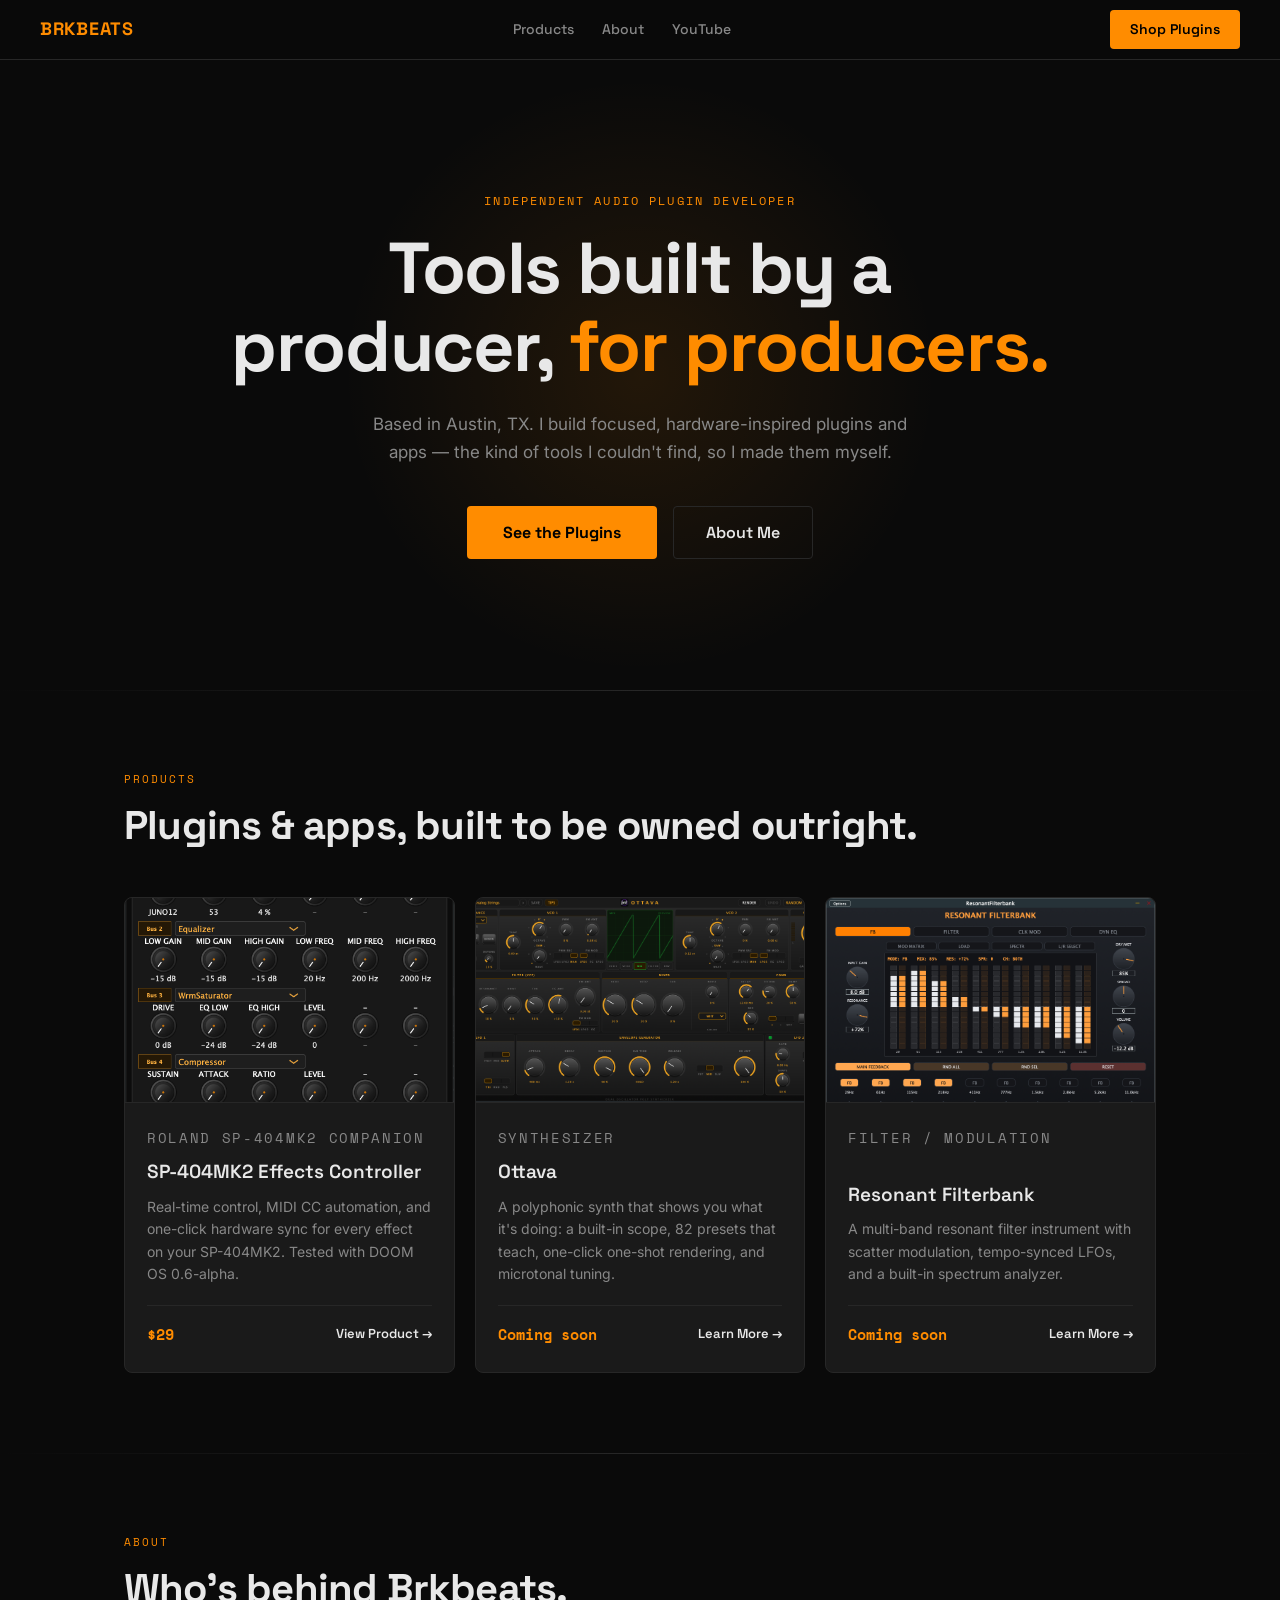
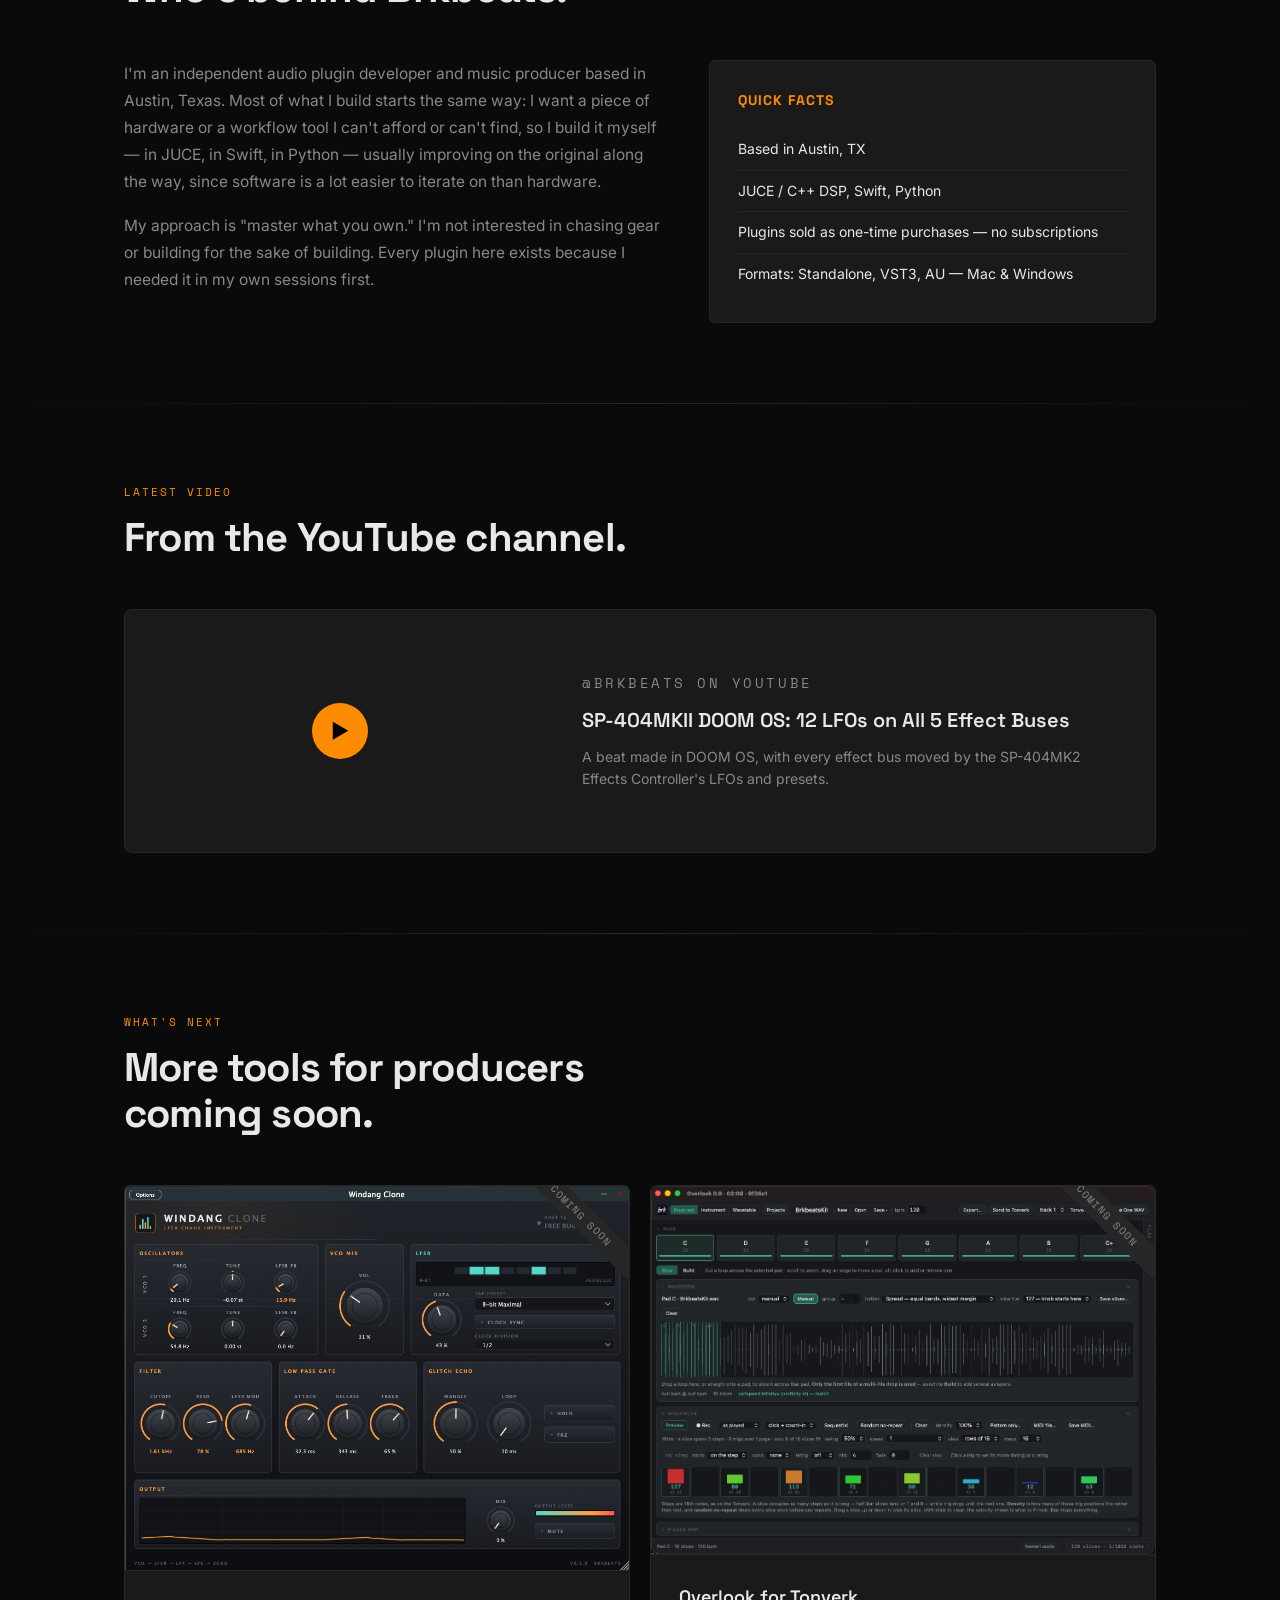
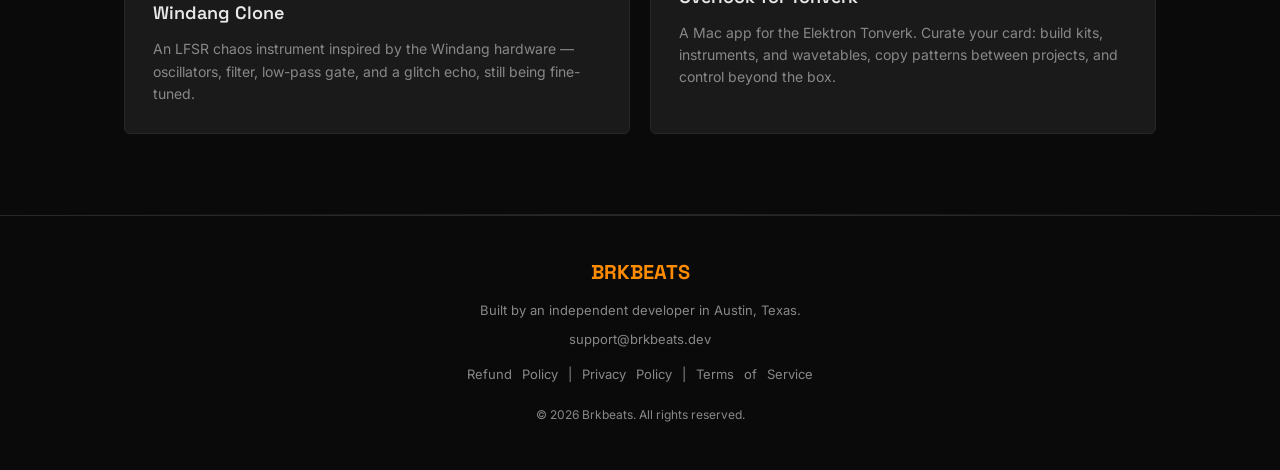
==== index.html @ 3ad1aa85 "Rewrite the Ottava page around the scope, presets, RENDER and tuning - New hero: "A synth that shows" ====
<!DOCTYPE html>
<html lang="en">
<head>
<meta charset="UTF-8" />
<meta name="viewport" content="width=device-width, initial-scale=1.0" />
<title>Brkbeats – Audio Plugins for Producers</title>
<meta name="description" content="Independent audio plugin developer building focused, hardware-inspired tools for producers: the SP-404MK2 Effects Controller, Ottava synthesizer, and Resonant Filterbank." />
<link rel="preconnect" href="https://fonts.googleapis.com" />
<link rel="preconnect" href="https://fonts.gstatic.com" crossorigin />
<link href="https://fonts.googleapis.com/css2?family=Space+Grotesk:wght@400;500;600;700&family=Inter:wght@400;500&family=Space+Mono&display=swap" rel="stylesheet" />
<link rel="stylesheet" href="assets/style.css?v=5" />
</head>
<body>

<!-- NAV -->
<nav>
<a class="nav-logo" href="/">BRKBEATS</a>
<div class="nav-links">
<a class="nav-link" href="#products">Products</a>
<a class="nav-link" href="#about">About</a>
<a class="nav-link" href="#video">YouTube</a>
</div>
<a class="nav-buy" href="#products">Shop Plugins</a>
</nav>

<!-- HERO -->
<div class="hero">
<p class="hero-eyebrow">Independent Audio Plugin Developer</p>
<h1>Tools built by a producer, <span>for producers.</span></h1>
<p class="hero-sub">
Based in Austin, TX. I build focused, hardware-inspired plugins and apps —
the kind of tools I couldn't find, so I made them myself.
</p>
<div class="hero-actions">
<a class="btn-primary" href="#products">See the Plugins</a>
<a class="btn-secondary" href="#about">About Me</a>
</div>
</div>

<div class="divider"></div>

<!-- PRODUCTS -->
<section id="products">
<p class="section-label">Products</p>
<h2 class="section-title">Plugins &amp; apps, built to be owned outright.</h2>

<div class="products-grid">

<a class="product-card" href="sp404-effects-controller.html">
<div class="product-thumb">
<img src="assets/SP-404MK2 Effects1.png" alt="SP-404MK2 Effects Controller interface" />
</div>
<div class="product-body">
<p class="product-eyebrow">Roland SP-404MK2 Companion</p>
<h3>SP-404MK2 Effects Controller</h3>
<p>Real-time control, MIDI CC automation, and one-click hardware sync for every effect on your SP-404MK2. Tested with DOOM OS 0.6-alpha.</p>
<div class="product-footer">
<span class="product-price">$29</span>
<span class="product-cta">View Product →</span>
</div>
</div>
</a>

<a class="product-card" href="ottava.html">
<div class="product-thumb">
<img src="assets/ottava.png" alt="Ottava polyphonic synthesizer interface" />
</div>
<div class="product-body">
<p class="product-eyebrow">Synthesizer</p>
<h3>Ottava</h3>
<p>A polyphonic synth that shows you what it's doing: a built-in scope, 82 presets that teach, one-click one-shot rendering, and microtonal tuning.</p>
<div class="product-footer">
<span class="product-price">Coming soon</span>
<span class="product-cta">Learn More →</span>
</div>
</div>
</a>

<a class="product-card" href="resonant-filterbank.html">
<div class="product-thumb">
<img src="assets/resonant-filterbank.png" alt="Resonant Filterbank interface" style="object-position: top;" />
</div>
<div class="product-body">
<p class="product-eyebrow">Filter / Modulation</p>
<h3>Resonant Filterbank</h3>
<p>A multi-band resonant filter instrument with scatter modulation, tempo-synced LFOs, and a built-in spectrum analyzer.</p>
<div class="product-footer">
<span class="product-price">Coming soon</span>
<span class="product-cta">Learn More →</span>
</div>
</div>
</a>

</div>
</section>

<div class="divider"></div>

<!-- ABOUT -->
<section id="about">
<p class="section-label">About</p>
<h2 class="section-title">Who's behind Brkbeats.</h2>
<div class="about-grid">
<div>
<p>I'm an independent audio plugin developer and music producer based in Austin, Texas. Most of what I build starts the same way: I want a piece of hardware or a workflow tool I can't afford or can't find, so I build it myself — in JUCE, in Swift, in Python — usually improving on the original along the way, since software is a lot easier to iterate on than hardware.</p>
<p>My approach is "master what you own." I'm not interested in chasing gear or building for the sake of building. Every plugin here exists because I needed it in my own sessions first.</p>
</div>
<div class="about-facts">
<h3>Quick Facts</h3>
<ul>
<li>Based in Austin, TX</li>
<li>JUCE / C++ DSP, Swift, Python</li>
<li>Plugins sold as one-time purchases — no subscriptions</li>
<li>Formats: Standalone, VST3, AU — Mac &amp; Windows</li>
</ul>
</div>
</div>
</section>

<div class="divider"></div>

<!-- LATEST VIDEO -->
<section id="video">
<p class="section-label">Latest Video</p>
<h2 class="section-title">From the YouTube channel.</h2>
<a class="video-card" href="https://youtu.be/Ne_nk39pfCU" target="_blank" rel="noopener">
<div class="video-thumb" style="background: url('https://i.ytimg.com/vi/Ne_nk39pfCU/maxresdefault.jpg') center / cover;">
<div class="play-icon">▶</div>
</div>
<div class="video-body">
<p class="section-label" style="margin-bottom:10px;">@brkbeats on YouTube</p>
<h3>SP-404MKII DOOM OS: 12 LFOs on All 5 Effect Buses</h3>
<p>A beat made in DOOM OS, with every effect bus moved by the SP-404MK2 Effects Controller's LFOs and presets.</p>
</div>
</a>
</section>

<div class="divider"></div>

<!-- COMING SOON -->
<section>
<p class="section-label">What's Next</p>
<h2 class="section-title">More tools for producers<br>coming soon.</h2>
<div class="coming-grid">

<div class="coming-card has-image">
<img src="assets/windang-clone-screenshot.png" alt="Windang Clone interface, an LFSR chaos instrument" />
<div class="coming-card-body">
<h3>Windang Clone</h3>
<p>An LFSR chaos instrument inspired by the Windang hardware — oscillators, filter, low-pass gate, and a glitch echo, still being fine-tuned.</p>
</div>
</div>

<a class="coming-card has-image" href="overlook.html">
<img src="assets/overlook-screenshot.png" alt="Overlook for Tonverk interface, slicing a loop across a pad" />
<div class="coming-card-body">
<h3>Overlook for Tonverk</h3>
<p>A Mac app for the Elektron Tonverk. Curate your card: build kits, instruments, and wavetables, copy patterns between projects, and control beyond the box.</p>
</div>
</a>

</div>
</section>

<div class="divider"></div>

<!-- FOOTER -->
<footer>
<div class="footer-logo">BRKBEATS</div>
<p>Built by an independent developer in Austin, Texas.</p>
<p style="margin-top:8px;">
<a href="mailto:support@brkbeats.dev">support@brkbeats.dev</a>
</p>
<p style="margin-top: 14px; font-size: 13px; word-spacing: 6px;">
<a href="/refund.html">Refund Policy</a> |
<a href="/privacy.html">Privacy Policy</a> |
<a href="/terms.html">Terms of Service</a>
</p>
<p style="margin-top:20px; font-size:12px;">© 2026 Brkbeats. All rights reserved.</p>
</footer>

</body>
</html>
---- assets/style.css ----
*, *::before, *::after { box-sizing: border-box; margin: 0; padding: 0; }

:root {
  --bg: #0a0a0a;
  --surface: #141414;
  --card: #1a1a1a;
  --border: #272727;
  --accent: #FF8C00;
  --accent-dim:#b36200;
  --text: #e8e8e8;
  --muted: #888;
  --mono: 'Space Mono', monospace;
}

html { scroll-behavior: smooth; }

body {
  background: var(--bg);
  color: var(--text);
  font-family: 'Inter', sans-serif;
  font-size: 16px;
  line-height: 1.6;
  -webkit-font-smoothing: antialiased;
}

/* ── NAV ── */
nav {
  position: sticky;
  top: 0;
  z-index: 100;
  display: flex;
  align-items: center;
  justify-content: space-between;
  padding: 0 40px;
  height: 60px;
  background: rgba(10,10,10,0.92);
  backdrop-filter: blur(12px);
  border-bottom: 1px solid var(--border);
}

.nav-logo {
  font-family: 'Space Grotesk', sans-serif;
  font-weight: 700;
  font-size: 18px;
  letter-spacing: 0.04em;
  color: var(--accent);
  text-decoration: none;
}

.nav-links {
  display: flex;
  align-items: center;
  gap: 28px;
}

.nav-link {
  font-family: 'Space Grotesk', sans-serif;
  font-weight: 500;
  font-size: 14px;
  color: var(--muted);
  text-decoration: none;
  transition: color 0.2s;
}

.nav-link:hover { color: var(--text); }

.nav-buy {
  background: var(--accent);
  color: #000;
  font-family: 'Space Grotesk', sans-serif;
  font-weight: 600;
  font-size: 14px;
  padding: 8px 20px;
  border-radius: 4px;
  text-decoration: none;
  transition: background 0.2s;
  white-space: nowrap;
}

.nav-buy:hover { background: #ffaa33; }

@media (max-width: 700px) {
  .nav-links { display: none; }
}

/* ── HERO ── */
.hero {
  position: relative;
  min-height: 70vh;
  display: flex;
  flex-direction: column;
  align-items: center;
  justify-content: center;
  text-align: center;
  padding: 80px 24px;
  overflow: hidden;
}

.hero::before {
  content: '';
  position: absolute;
  top: 50%;
  left: 50%;
  transform: translate(-50%, -50%);
  width: 600px;
  height: 600px;
  background: radial-gradient(ellipse at center, rgba(255,140,0,0.10) 0%, transparent 70%);
  animation: pulse 4s ease-in-out infinite;
  pointer-events: none;
}

@keyframes pulse {
  0%, 100% { opacity: 0.6; transform: translate(-50%, -50%) scale(1); }
  50% { opacity: 1.0; transform: translate(-50%, -50%) scale(1.12); }
}

@media (prefers-reduced-motion: reduce) {
  .hero::before { animation: none; }
}

.new-badge {
  display: inline-block;
  font-family: var(--mono);
  font-size: 11px;
  letter-spacing: 0.1em;
  text-transform: uppercase;
  color: var(--accent);
  border: 1px solid var(--accent-dim);
  border-radius: 999px;
  padding: 5px 12px;
  margin-bottom: 18px;
  text-decoration: none;
  position: relative;
}
.new-badge:hover { border-color: var(--accent); }

.hero-eyebrow {
  font-family: var(--mono);
  font-size: 12px;
  letter-spacing: 0.18em;
  color: var(--accent);
  text-transform: uppercase;
  margin-bottom: 20px;
  position: relative;
}

.hero h1 {
  font-family: 'Space Grotesk', sans-serif;
  font-weight: 700;
  font-size: clamp(36px, 6vw, 72px);
  line-height: 1.08;
  letter-spacing: -0.02em;
  max-width: 820px;
  position: relative;
}

.hero h1 span { color: var(--accent); }

.hero-sub {
  margin-top: 24px;
  max-width: 560px;
  color: var(--muted);
  font-size: 17px;
  line-height: 1.65;
  position: relative;
}

.hero-actions {
  display: flex;
  align-items: center;
  gap: 16px;
  margin-top: 40px;
  flex-wrap: wrap;
  justify-content: center;
  position: relative;
}

.btn-primary {
  background: var(--accent);
  color: #000;
  font-family: 'Space Grotesk', sans-serif;
  font-weight: 700;
  font-size: 16px;
  padding: 14px 36px;
  border-radius: 4px;
  text-decoration: none;
  transition: background 0.2s, transform 0.15s;
  display: inline-block;
}

.btn-primary:hover { background: #ffaa33; transform: translateY(-1px); }

.btn-secondary {
  background: transparent;
  color: var(--text);
  border: 1px solid var(--border);
  font-family: 'Space Grotesk', sans-serif;
  font-weight: 600;
  font-size: 16px;
  padding: 13px 32px;
  border-radius: 4px;
  text-decoration: none;
  transition: border-color 0.2s, color 0.2s;
  display: inline-block;
}

.btn-secondary:hover { border-color: var(--accent); color: var(--accent); }

.btn-price {
  font-family: var(--mono);
  font-size: 22px;
  font-weight: 700;
  color: var(--accent);
}

.hero-formats {
  display: flex;
  gap: 10px;
  margin-top: 32px;
  flex-wrap: wrap;
  justify-content: center;
  position: relative;
}

.format-tag {
  font-family: var(--mono);
  font-size: 11px;
  letter-spacing: 0.12em;
  text-transform: uppercase;
  color: var(--muted);
  border: 1px solid var(--border);
  border-radius: 3px;
  padding: 5px 10px;
}

/* ── DIVIDER ── */
.divider {
  width: 100%;
  height: 1px;
  background: linear-gradient(to right, transparent, var(--border), transparent);
  margin: 0 auto;
}

/* ── SECTIONS ── */
section { padding: 80px 24px; max-width: 1080px; margin: 0 auto; }

.section-label {
  font-family: var(--mono);
  font-size: 11px;
  letter-spacing: 0.18em;
  color: var(--accent);
  text-transform: uppercase;
  margin-bottom: 14px;
}

.section-title {
  font-family: 'Space Grotesk', sans-serif;
  font-weight: 700;
  font-size: clamp(26px, 3.5vw, 40px);
  letter-spacing: -0.02em;
  margin-bottom: 48px;
  line-height: 1.15;
}

/* ── ABOUT ── */
.about-grid {
  display: grid;
  grid-template-columns: 1.2fr 1fr;
  gap: 48px;
  align-items: start;
}

.about-grid p {
  color: var(--muted);
  font-size: 15.5px;
  line-height: 1.75;
  margin-bottom: 16px;
}

.about-facts {
  background: var(--card);
  border: 1px solid var(--border);
  border-radius: 6px;
  padding: 28px;
}

.about-facts h3 {
  font-family: 'Space Grotesk', sans-serif;
  font-size: 14px;
  letter-spacing: 0.08em;
  text-transform: uppercase;
  color: var(--accent);
  margin-bottom: 18px;
}

.about-facts ul { list-style: none; }

.about-facts li {
  font-size: 14px;
  color: var(--text);
  padding: 9px 0;
  border-bottom: 1px solid var(--border);
}

.about-facts li:last-child { border-bottom: none; }

@media (max-width: 800px) {
  .about-grid { grid-template-columns: 1fr; }
}

/* ── PRODUCT GRID (homepage) ── */
.products-grid {
  display: grid;
  grid-template-columns: repeat(auto-fit, minmax(280px, 1fr));
  gap: 20px;
}

.product-card {
  background: var(--card);
  border: 1px solid var(--border);
  border-radius: 8px;
  overflow: hidden;
  display: flex;
  flex-direction: column;
  text-decoration: none;
  transition: border-color 0.2s, transform 0.15s;
}

.product-card:hover { border-color: var(--accent-dim); transform: translateY(-2px); }

.product-card .product-thumb {
  width: 100%;
  aspect-ratio: 16 / 10;
  background: var(--surface);
  display: flex;
  align-items: center;
  justify-content: center;
  overflow: hidden;
  border-bottom: 1px solid var(--border);
}

.product-card .product-thumb img {
  width: 100%;
  height: 100%;
  object-fit: cover;
  display: block;
}

.product-thumb .placeholder-icon {
  font-size: 40px;
  opacity: 0.4;
}

.product-card .product-body {
  padding: 24px 22px 26px;
  display: flex;
  flex-direction: column;
  flex: 1;
}

.product-eyebrow {
  font-family: var(--mono);
  font-size: 10.5px;
  letter-spacing: 0.12em;
  text-transform: uppercase;
  color: var(--accent);
  margin-bottom: 8px;
}

.product-card h3 {
  font-family: 'Space Grotesk', sans-serif;
  font-weight: 600;
  font-size: 19px;
  color: var(--text);
  margin-bottom: 8px;
}

.product-card p {
  font-size: 14px;
  color: var(--muted);
  line-height: 1.6;
  flex: 1;
}

.product-footer {
  display: flex;
  align-items: center;
  justify-content: space-between;
  margin-top: 20px;
  padding-top: 16px;
  border-top: 1px solid var(--border);
}

.product-price {
  font-family: var(--mono);
  font-weight: 700;
  color: var(--accent);
  font-size: 15px;
}

.product-cta {
  font-family: 'Space Grotesk', sans-serif;
  font-weight: 600;
  font-size: 13px;
  color: var(--text);
}

.product-card:hover .product-cta { color: var(--accent); }

/* ── VIDEO CARD ── */
.video-card {
  display: grid;
  grid-template-columns: 1fr 1.4fr;
  gap: 0;
  background: var(--card);
  border: 1px solid var(--border);
  border-radius: 8px;
  overflow: hidden;
  text-decoration: none;
  transition: border-color 0.2s;
}

.video-card:hover { border-color: var(--accent-dim); }

.video-thumb {
  position: relative;
  background: var(--surface);
  aspect-ratio: 16 / 9;
  display: flex;
  align-items: center;
  justify-content: center;
}

.video-thumb .play-icon {
  width: 56px;
  height: 56px;
  border-radius: 50%;
  background: var(--accent);
  display: flex;
  align-items: center;
  justify-content: center;
  color: #000;
  font-size: 20px;
}

.video-body {
  padding: 28px;
  display: flex;
  flex-direction: column;
  justify-content: center;
}

.video-body .section-label { margin-bottom: 10px; }

.video-body h3 {
  font-family: 'Space Grotesk', sans-serif;
  font-weight: 600;
  font-size: 20px;
  color: var(--text);
  margin-bottom: 10px;
}

.video-body p {
  font-size: 14px;
  color: var(--muted);
}

@media (max-width: 700px) {
  .video-card { grid-template-columns: 1fr; }
}

/* ── FEATURES ── */
.features-grid {
  display: grid;
  grid-template-columns: repeat(auto-fit, minmax(220px, 1fr));
  gap: 2px;
  background: var(--border);
  border: 1px solid var(--border);
  border-radius: 6px;
  overflow: hidden;
}

.feature-card {
  background: var(--card);
  padding: 32px 28px;
}

.feature-icon {
  font-size: 24px;
  margin-bottom: 14px;
  display: block;
}

.feature-card h3 {
  font-family: 'Space Grotesk', sans-serif;
  font-weight: 600;
  font-size: 16px;
  margin-bottom: 8px;
  color: var(--text);
}

.feature-card p {
  font-size: 14px;
  color: var(--muted);
  line-height: 1.6;
}

/* ── HOW IT WORKS ── */
.how-grid {
  display: grid;
  grid-template-columns: repeat(auto-fit, minmax(200px, 1fr));
  gap: 32px;
}

.how-step { position: relative; }

.step-num {
  font-family: var(--mono);
  font-size: 11px;
  letter-spacing: 0.14em;
  color: var(--accent);
  margin-bottom: 10px;
}

.how-step h3 {
  font-family: 'Space Grotesk', sans-serif;
  font-weight: 600;
  font-size: 16px;
  margin-bottom: 8px;
}

.how-step p { font-size: 14px; color: var(--muted); line-height: 1.6; }

/* ── FORMATS ── */
.formats-grid {
  display: grid;
  grid-template-columns: repeat(auto-fit, minmax(180px, 1fr));
  gap: 16px;
}

.format-card {
  background: var(--card);
  border: 1px solid var(--border);
  border-radius: 6px;
  padding: 28px 24px;
  text-align: center;
}

.format-card .fmt-icon { font-size: 28px; margin-bottom: 12px; display: block; }

.format-card h3 {
  font-family: 'Space Grotesk', sans-serif;
  font-weight: 600;
  font-size: 15px;
  margin-bottom: 6px;
}

.format-card p { font-size: 13px; color: var(--muted); }

/* ── PRICING ── */
.pricing-card {
  background: var(--card);
  border: 1px solid var(--accent-dim);
  border-radius: 8px;
  padding: 48px;
  max-width: 480px;
  margin: 0 auto;
  text-align: center;
}

.pricing-card .price-amount {
  font-family: 'Space Grotesk', sans-serif;
  font-weight: 700;
  font-size: 64px;
  color: var(--accent);
  line-height: 1;
}

.pricing-card .price-label {
  font-family: var(--mono);
  font-size: 12px;
  letter-spacing: 0.12em;
  color: var(--muted);
  margin-top: 8px;
  margin-bottom: 32px;
  text-transform: uppercase;
}

/* Struck-out original price. Muted rather than accent so the eye lands on the
   price being charged, not the one that isn't. */
.price-was {
  font-family: 'Space Grotesk', sans-serif;
  font-weight: 700;
  color: var(--muted);
  text-decoration: line-through;
  text-decoration-thickness: 2px;
  margin-right: 14px;
}

.pricing-card .price-amount .price-was { font-size: 40px; }

/* Inline variants, for the nav button and the hero where the price sits in a line
   of text rather than on its own. */
.btn-price .price-was,
.nav-buy .price-was { font-size: 0.8em; margin-right: 7px; }

.btn-buy-full .price-was { font-size: 0.85em; margin-right: 7px; opacity: 0.75; }

/* The badge that says why the number is lower. */
.price-note {
  display: inline-block;
  font-family: var(--mono);
  font-size: 11px;
  letter-spacing: 0.1em;
  text-transform: uppercase;
  color: var(--accent);
  border: 1px solid var(--accent-dim);
  border-radius: 999px;
  padding: 5px 12px;
  margin-top: 14px;
}

.pricing-card .price-note { margin-bottom: 38px; }
.hero-price-note { margin-top: 20px; position: relative; }

.pricing-includes {
  list-style: none;
  text-align: left;
  margin-bottom: 36px;
}

.pricing-includes li {
  font-size: 15px;
  color: var(--text);
  padding: 8px 0;
  border-bottom: 1px solid var(--border);
  display: flex;
  align-items: center;
  gap: 10px;
}

.pricing-includes li::before {
  content: '▸';
  color: var(--accent);
  font-size: 12px;
  flex-shrink: 0;
}

.btn-buy-full {
  display: block;
  background: var(--accent);
  color: #000;
  font-family: 'Space Grotesk', sans-serif;
  font-weight: 700;
  font-size: 18px;
  padding: 16px 0;
  border-radius: 4px;
  text-decoration: none;
  transition: background 0.2s, transform 0.15s;
}

.btn-buy-full:hover { background: #ffaa33; transform: translateY(-1px); }

.btn-notify-full {
  display: block;
  background: transparent;
  border: 1px solid var(--accent-dim);
  color: var(--accent);
  font-family: 'Space Grotesk', sans-serif;
  font-weight: 700;
  font-size: 18px;
  padding: 16px 0;
  border-radius: 4px;
  text-decoration: none;
  transition: background 0.2s, transform 0.15s;
}

.btn-notify-full:hover { background: rgba(255,140,0,0.08); transform: translateY(-1px); }

.pricing-note {
  font-size: 12.5px;
  color: var(--muted);
  margin-top: 16px;
}

/* ── COMING SOON ── */
.coming-grid {
  display: grid;
  grid-template-columns: repeat(auto-fit, minmax(260px, 1fr));
  gap: 20px;
}

.coming-card {
  background: var(--card);
  border: 1px solid var(--border);
  border-radius: 6px;
  padding: 32px 28px;
  position: relative;
  overflow: hidden;
}

.coming-card.has-image { padding: 0; }

.coming-card.has-image img {
  width: 100%;
  display: block;
  border-bottom: 1px solid var(--border);
}

.coming-card.has-image .coming-card-body { padding: 28px; }

.coming-card::after {
  content: 'COMING SOON';
  position: absolute;
  top: 18px;
  right: -28px;
  background: var(--border);
  color: var(--muted);
  font-family: var(--mono);
  font-size: 10px;
  letter-spacing: 0.14em;
  padding: 4px 36px;
  transform: rotate(45deg);
  z-index: 2;
}

.coming-card h3 {
  font-family: 'Space Grotesk', sans-serif;
  font-weight: 600;
  font-size: 18px;
  margin-bottom: 10px;
  color: var(--text);
}

.coming-card p { font-size: 14px; color: var(--muted); line-height: 1.6; }

a.coming-card { display: block; text-decoration: none; transition: border-color 0.2s, transform 0.15s; }
a.coming-card:hover { border-color: var(--accent-dim); transform: translateY(-2px); }

.disclaimer { text-align: center; color: var(--muted); font-size: 13px; font-style: italic; line-height: 1.6; max-width: 1080px; margin: 0 auto; padding: 32px 24px 40px; box-sizing: border-box; }

.faq { max-width: 760px; }
.faq-item { padding: 22px 0; border-bottom: 1px solid var(--border); }
.faq-item:first-child { padding-top: 4px; }
.faq-item h3 { font-family: 'Space Grotesk', sans-serif; font-weight: 600; font-size: 18px; color: var(--text); margin-bottom: 8px; }
.faq-item p, .faq-item li { font-size: 15px; color: var(--muted); line-height: 1.7; }
.faq-item p + p, .faq-item ol + p { margin-top: 10px; }
.faq-item ol { margin: 10px 0 0 1.3em; }
.faq-item li { margin: 4px 0; }
.faq-item strong { color: var(--text); }

/* ── FOOTER ── */
footer {
  border-top: 1px solid var(--border);
  padding: 40px 24px;
  text-align: center;
}

.footer-logo {
  font-family: 'Space Grotesk', sans-serif;
  font-weight: 700;
  font-size: 20px;
  color: var(--accent);
  margin-bottom: 12px;
}

footer p {
  font-size: 13px;
  color: var(--muted);
  margin-bottom: 6px;
}

footer a {
  color: var(--muted);
  text-decoration: none;
  transition: color 0.2s;
}

footer a:hover { color: var(--accent); }

/* ── RESPONSIVE ── */
@media (max-width: 600px) {
  nav { padding: 0 20px; }
  .pricing-card { padding: 32px 24px; }
  .pricing-card .price-amount { font-size: 48px; }
  .about-grid { gap: 32px; }
}
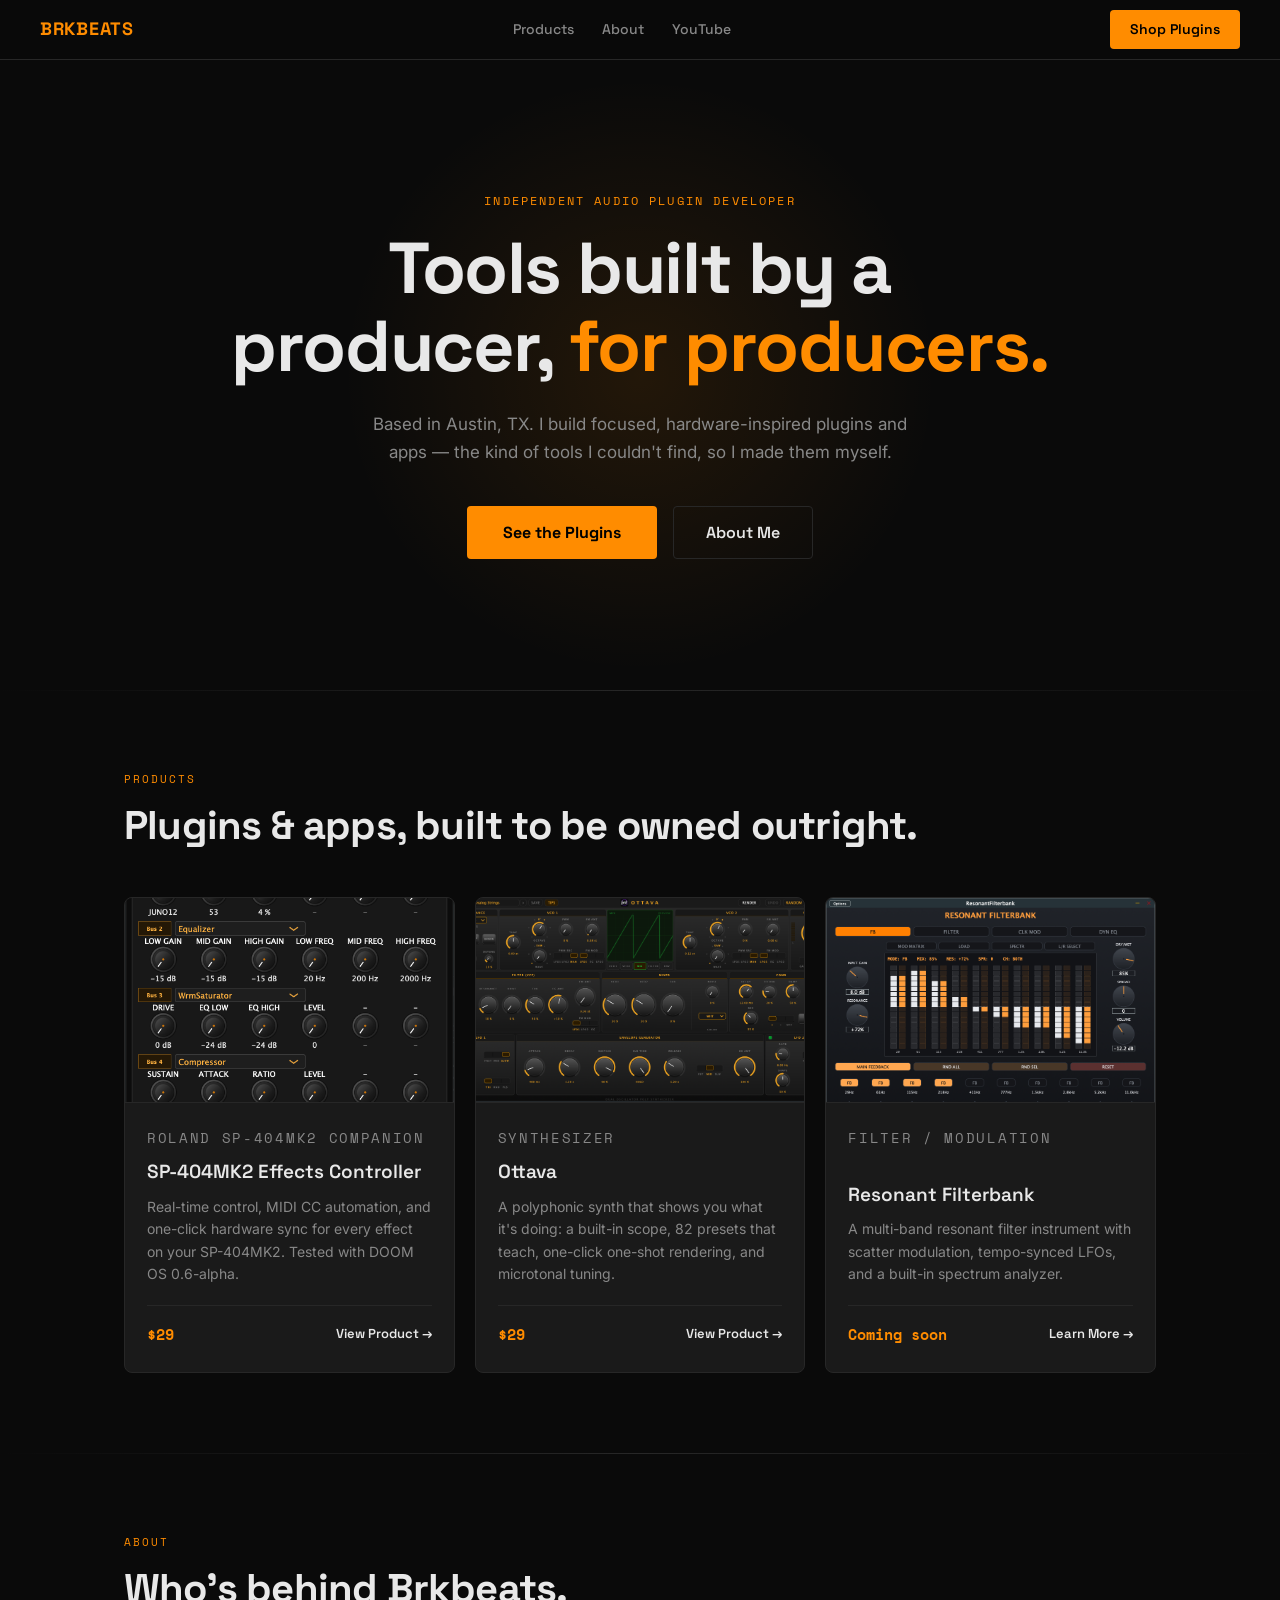
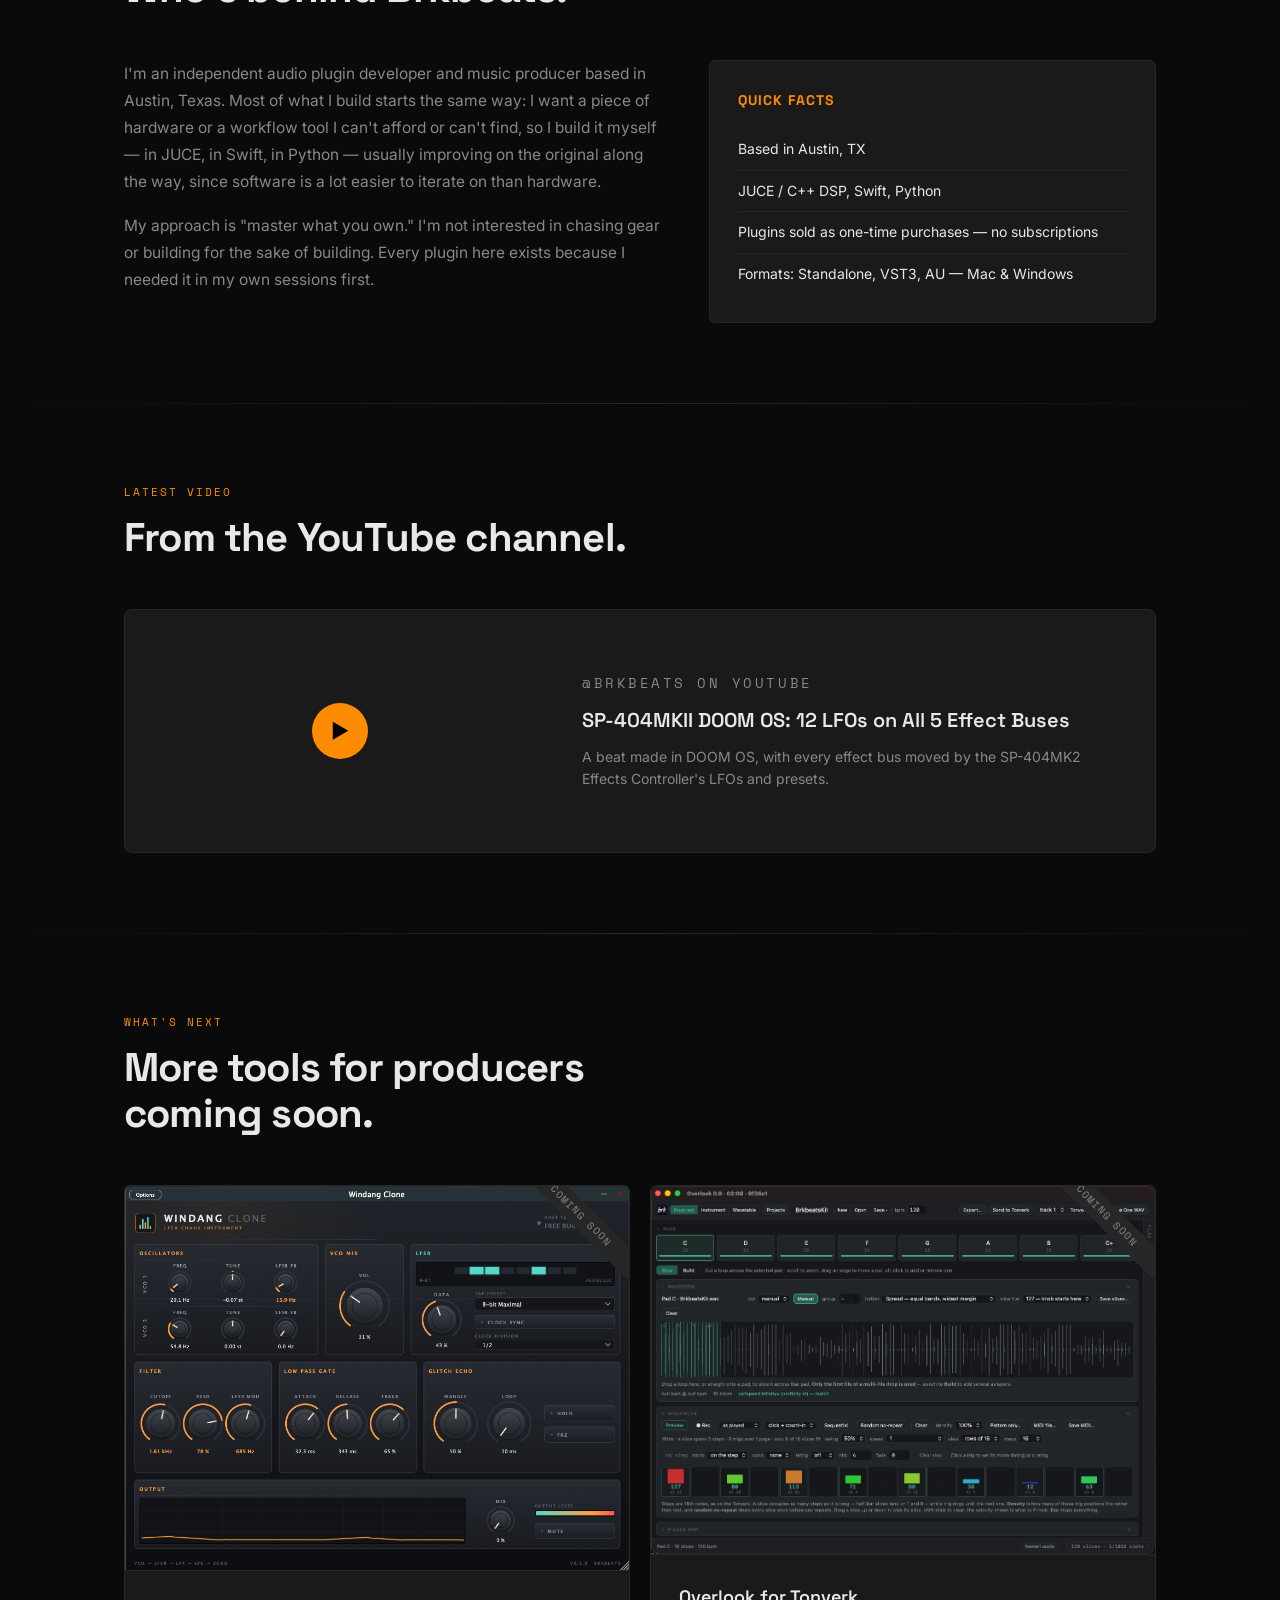
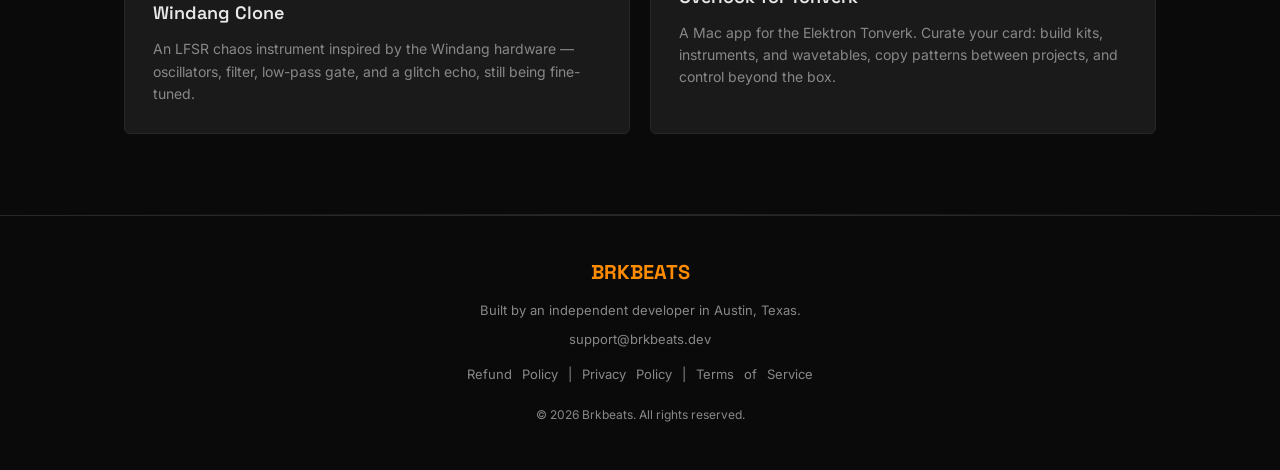
==== commit 9d6038fd: "Ottava is on sale - Ottava page: Buy buttons in the nav, hero and price box, going to its Creem   ch" ====
--- a/index.html
+++ b/index.html
@@ -70,8 +70,8 @@
 <h3>Ottava</h3>
 <p>A polyphonic synth that shows you what it's doing: a built-in scope, 82 presets that teach, one-click one-shot rendering, and microtonal tuning.</p>
 <div class="product-footer">
-<span class="product-price">Coming soon</span>
-<span class="product-cta">Learn More →</span>
+<span class="product-price">$29</span>
+<span class="product-cta">View Product →</span>
 </div>
 </div>
 </a>
@@ -179,5 +179,7 @@
 <p style="margin-top:20px; font-size:12px;">© 2026 Brkbeats. All rights reserved.</p>
 </footer>
 
+  <!-- Cloudflare Web Analytics: cookieless page counts, no personal data -->
+  <script type="module" src="https://static.cloudflareinsights.com/beacon.min.js" data-cf-beacon='{"token": "6b745f9adb434fdb9da7a3e9d561f4b3"}'></script>
 </body>
 </html>
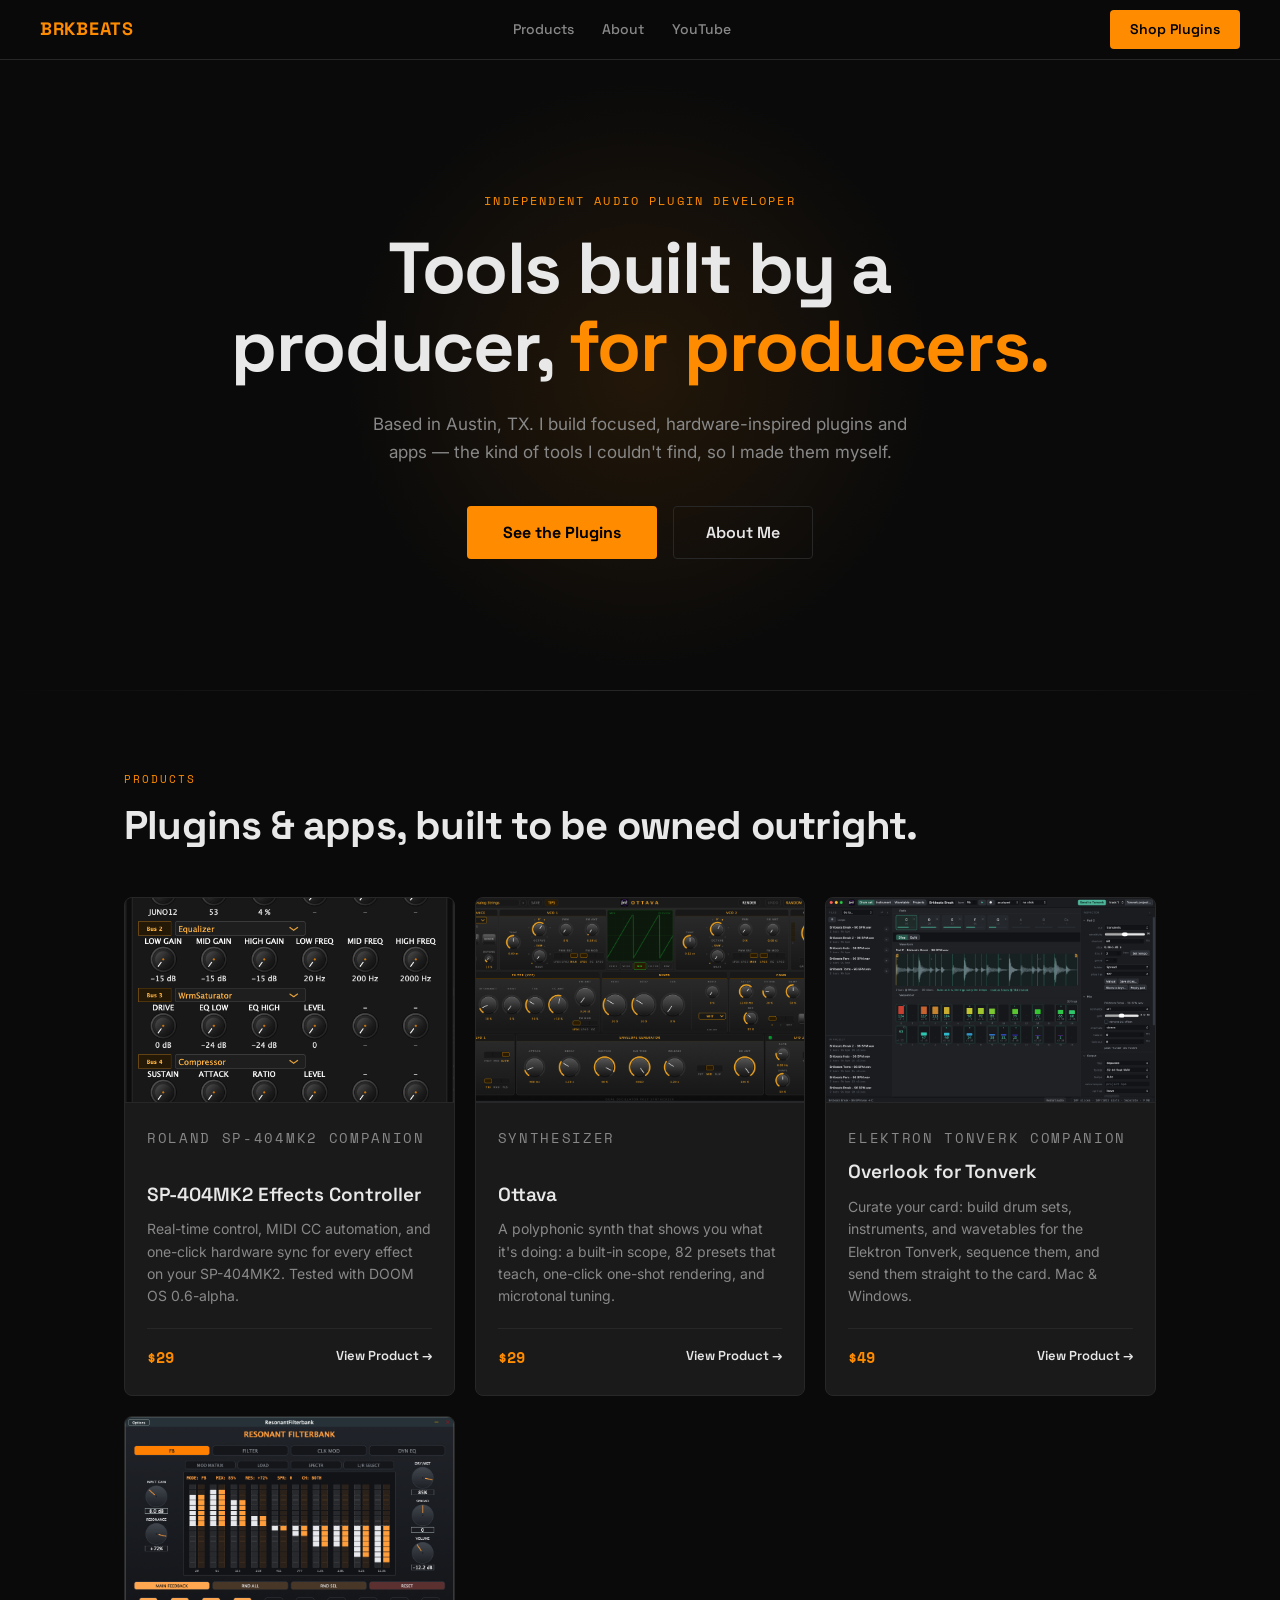
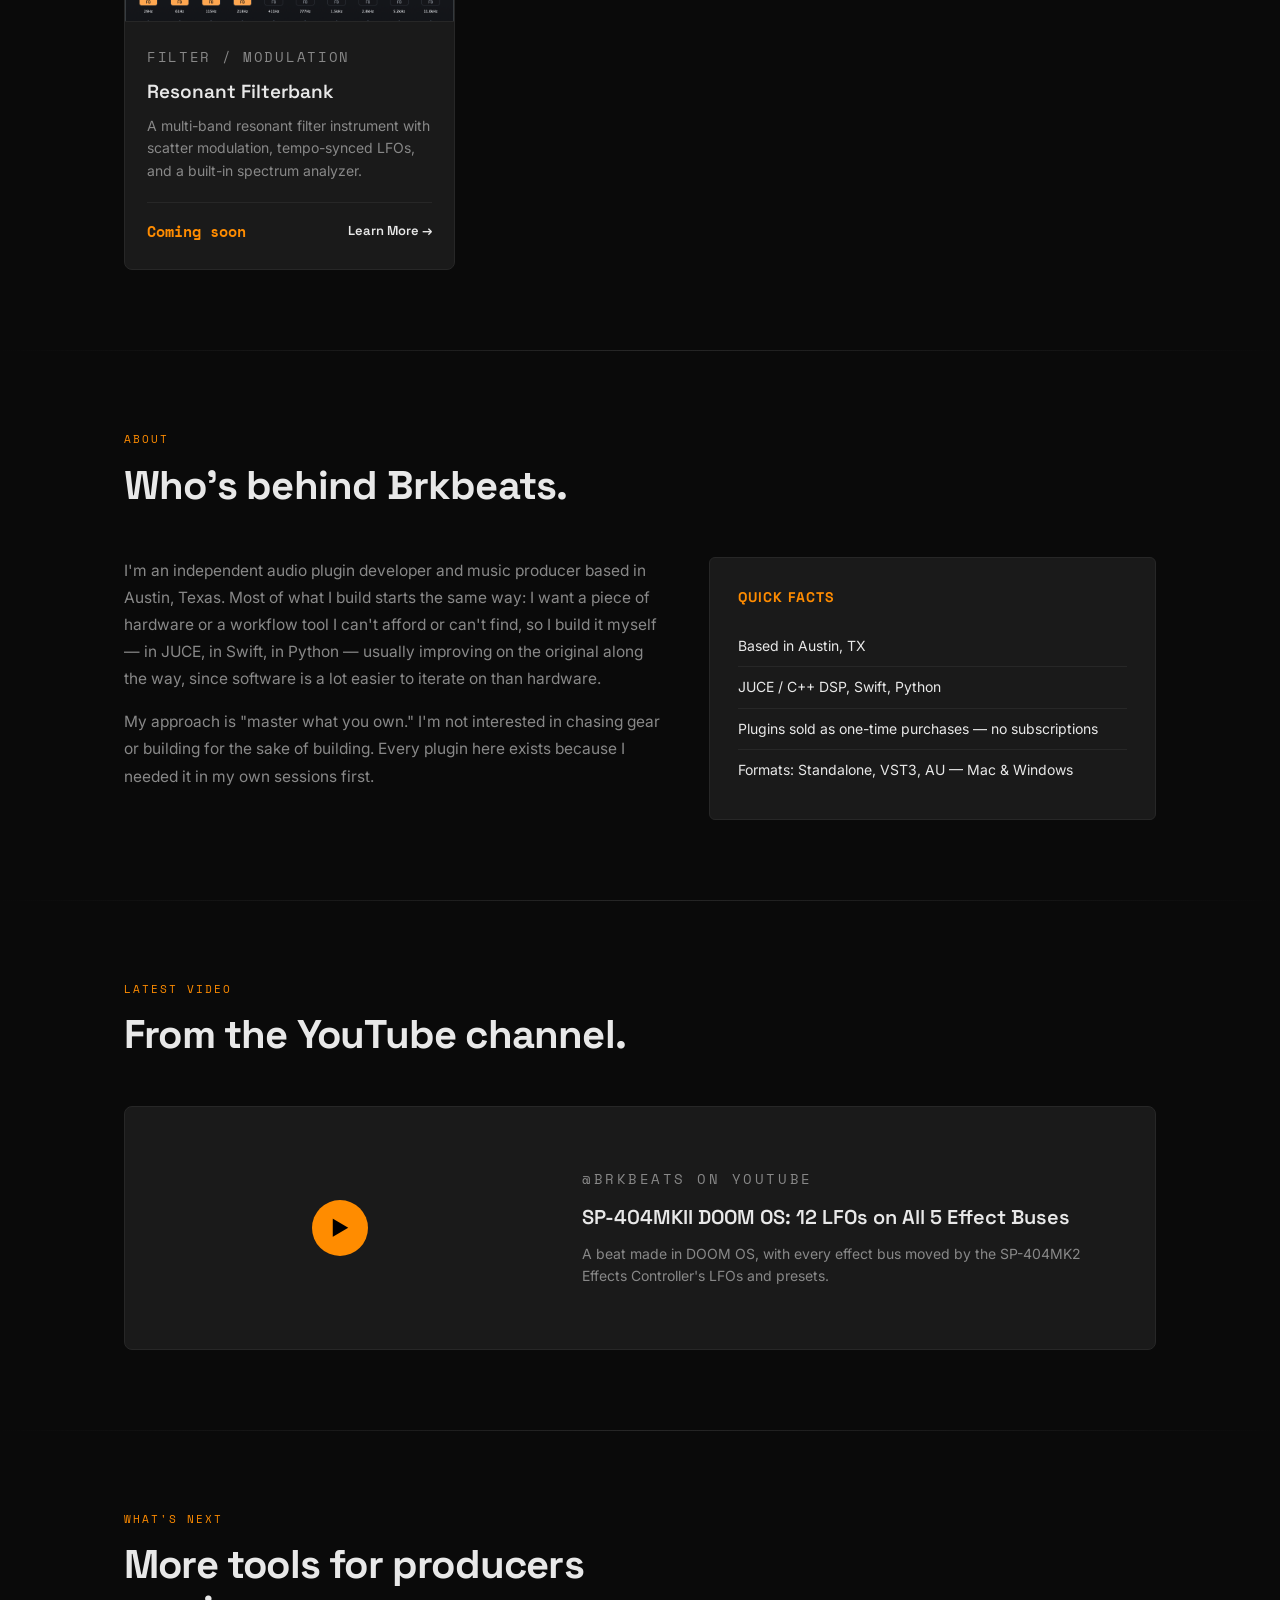
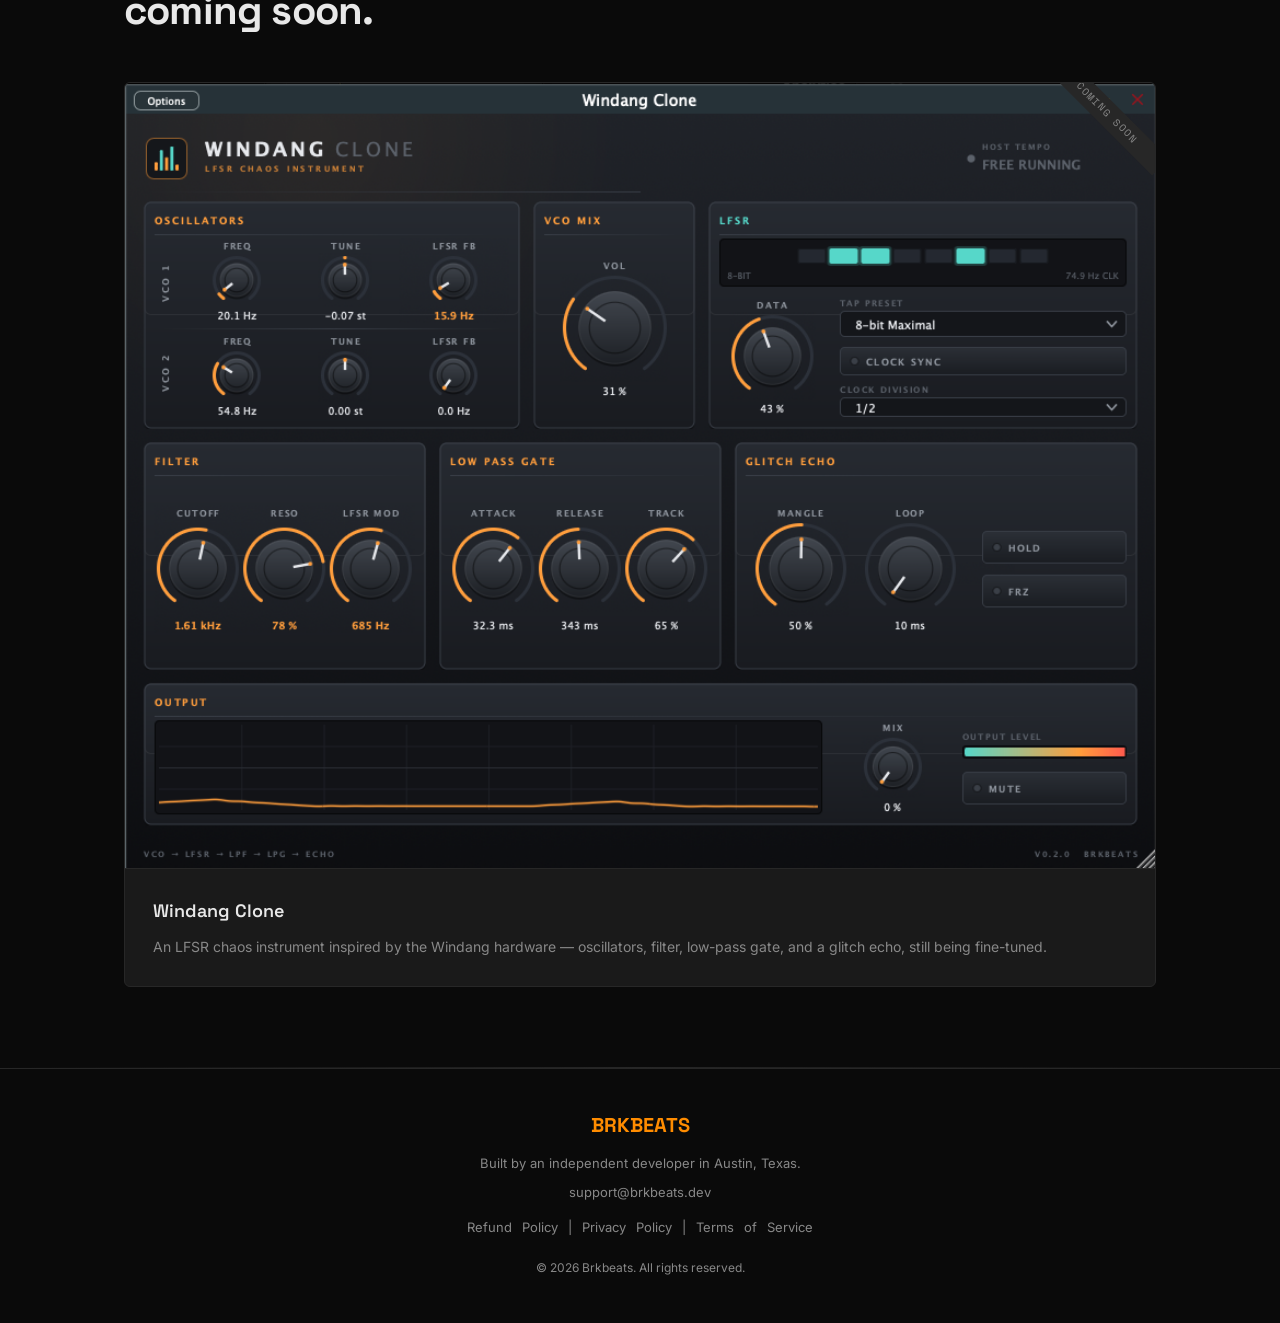
==== commit 788cf836: "Overlook is on sale: Mac & Windows, $49 through Nov 30 The Overlook page: Buy Now on Creem, the laun" ====
--- a/index.html
+++ b/index.html
@@ -71,6 +71,21 @@
 <p>A polyphonic synth that shows you what it's doing: a built-in scope, 82 presets that teach, one-click one-shot rendering, and microtonal tuning.</p>
 <div class="product-footer">
 <span class="product-price">$29</span>
+<span class="product-cta">View Product →</span>
+</div>
+</div>
+</a>
+
+<a class="product-card" href="overlook.html">
+<div class="product-thumb">
+<img src="assets/overlook-drumset.png" alt="Overlook for Tonverk: a break sliced across a pad and sequenced as trigs" />
+</div>
+<div class="product-body">
+<p class="product-eyebrow">Elektron Tonverk Companion</p>
+<h3>Overlook for Tonverk</h3>
+<p>Curate your card: build drum sets, instruments, and wavetables for the Elektron Tonverk, sequence them, and send them straight to the card. Mac &amp; Windows.</p>
+<div class="product-footer">
+<span class="product-price">$49</span>
 <span class="product-cta">View Product →</span>
 </div>
 </div>
@@ -151,14 +166,6 @@
 </div>
 </div>
 
-<a class="coming-card has-image" href="overlook.html">
-<img src="assets/overlook-screenshot.png" alt="Overlook for Tonverk interface, slicing a loop across a pad" />
-<div class="coming-card-body">
-<h3>Overlook for Tonverk</h3>
-<p>A Mac app for the Elektron Tonverk. Curate your card: build kits, instruments, and wavetables, copy patterns between projects, and control beyond the box.</p>
-</div>
-</a>
-
 </div>
 </section>
 
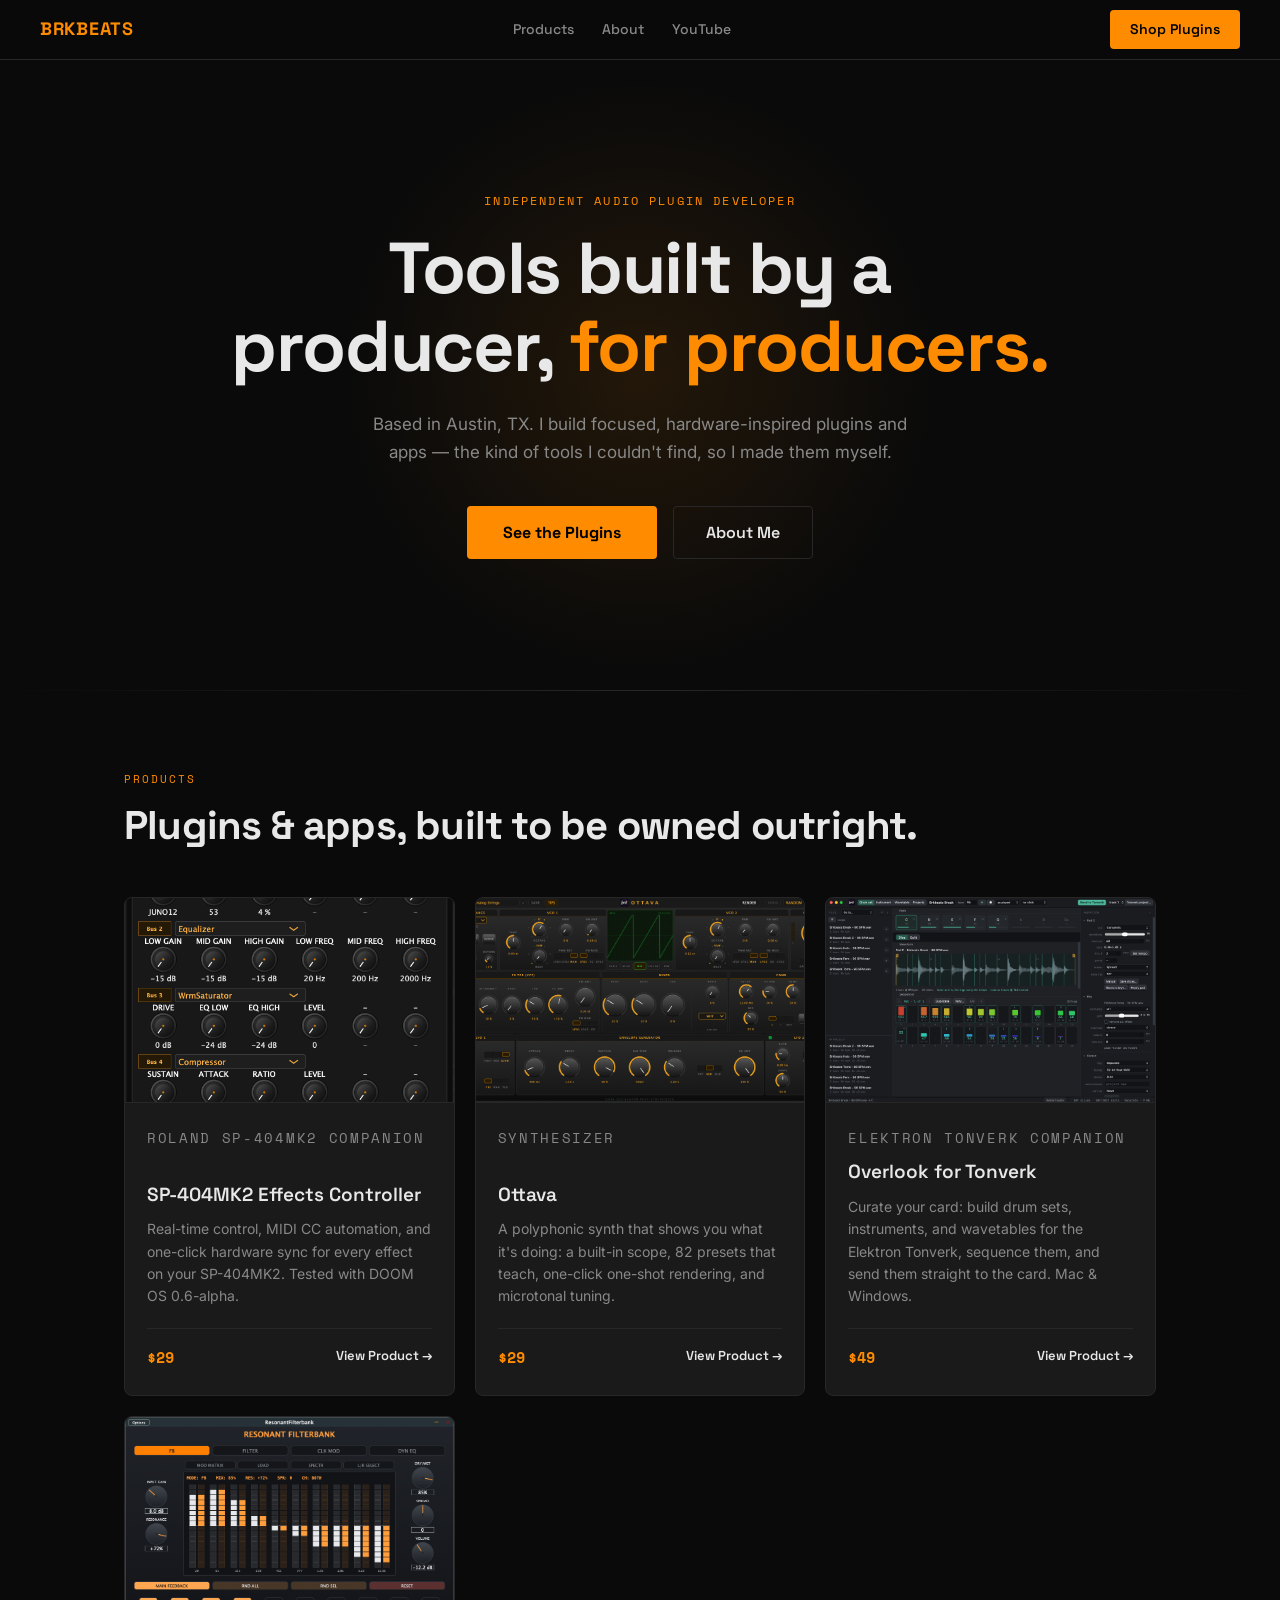
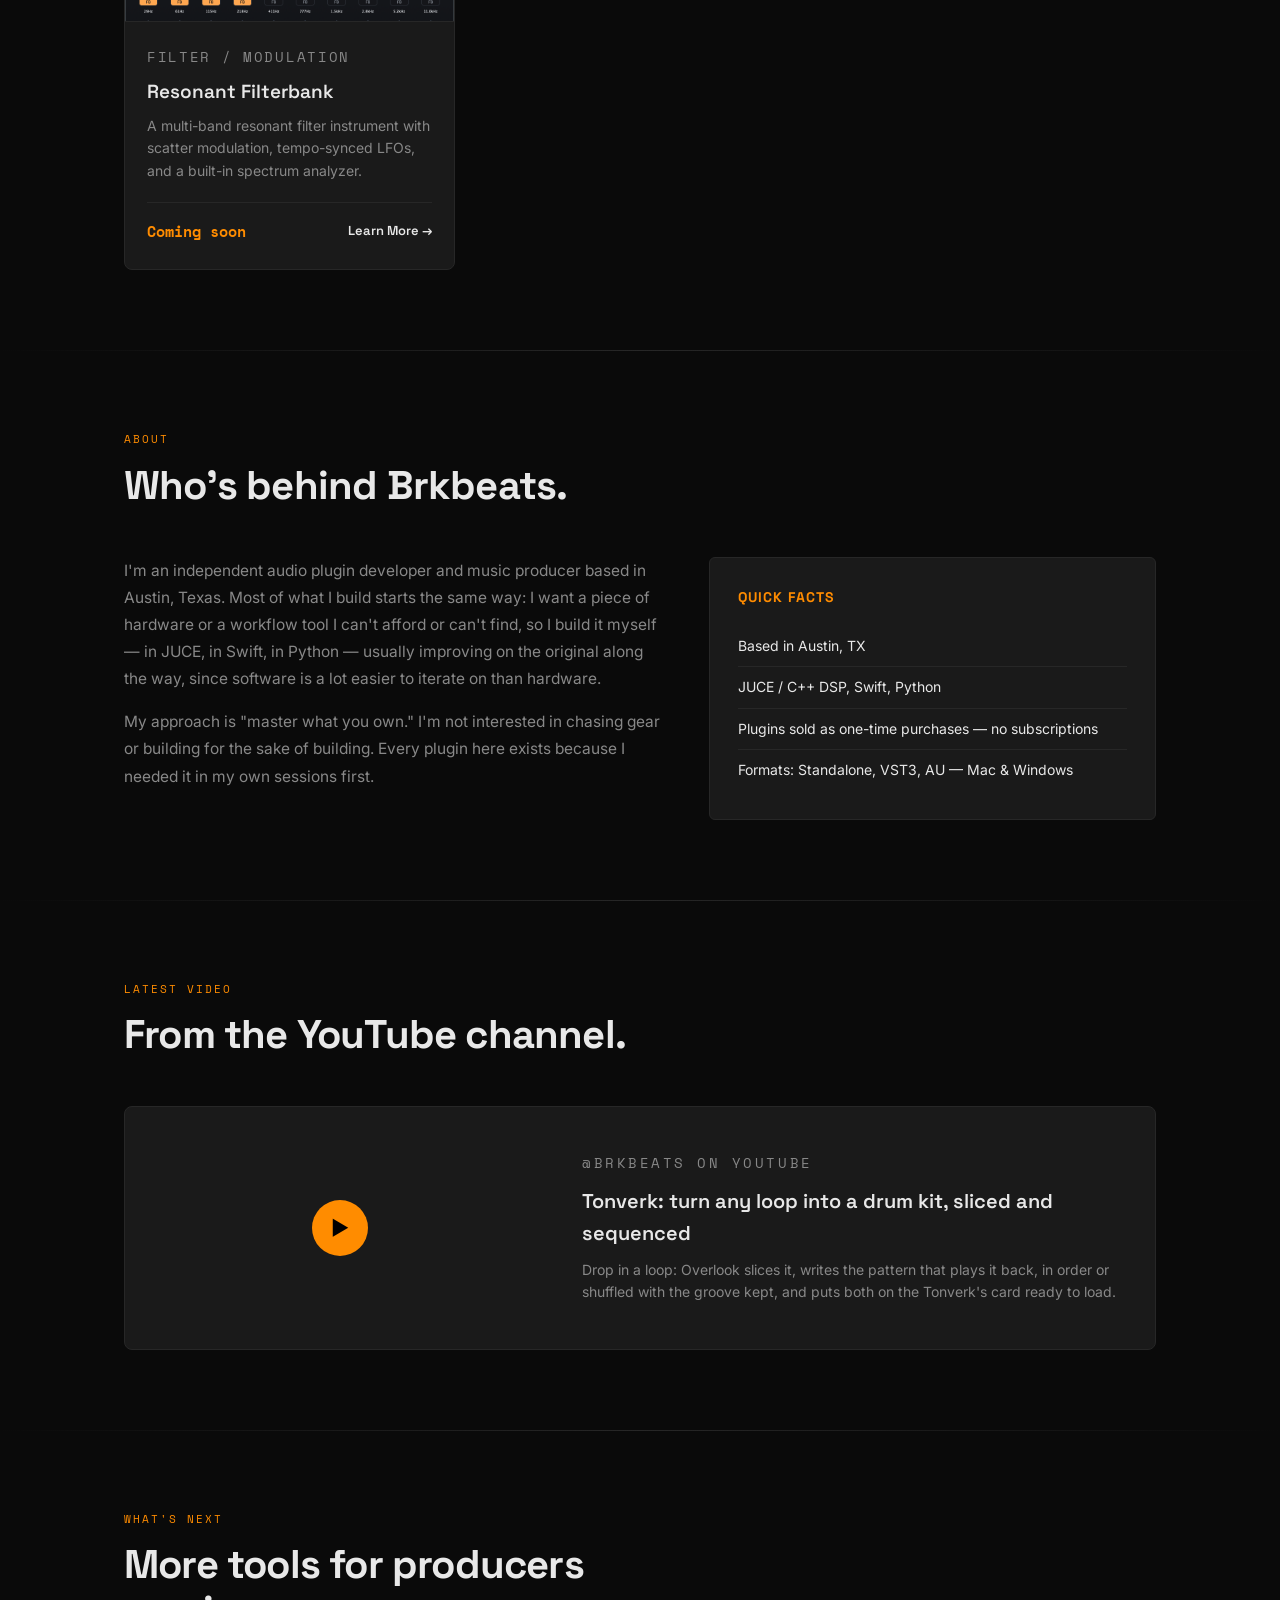
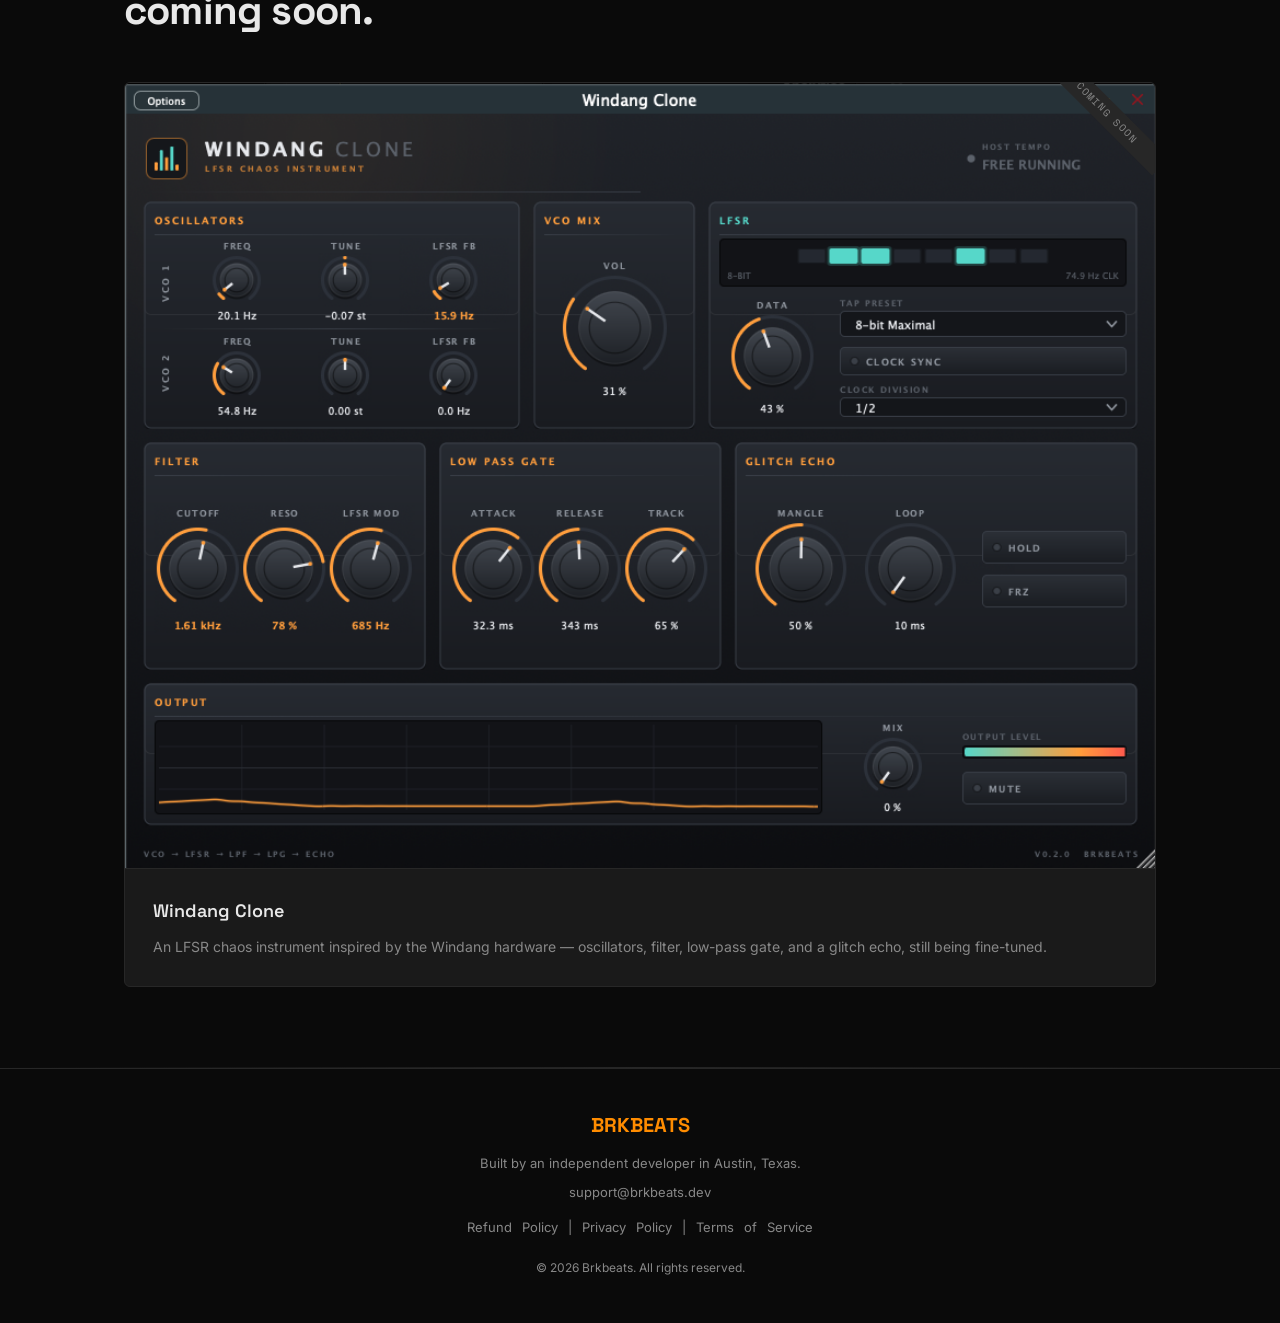
==== commit 16ac006e: "Overlook's first video: on its page and as the homepage's latest "Tonverk: turn any loop into a drum" ====
--- a/index.html
+++ b/index.html
@@ -138,14 +138,14 @@
 <section id="video">
 <p class="section-label">Latest Video</p>
 <h2 class="section-title">From the YouTube channel.</h2>
-<a class="video-card" href="https://youtu.be/Ne_nk39pfCU" target="_blank" rel="noopener">
-<div class="video-thumb" style="background: url('https://i.ytimg.com/vi/Ne_nk39pfCU/maxresdefault.jpg') center / cover;">
+<a class="video-card" href="https://youtu.be/r8gZhRu6IpM" target="_blank" rel="noopener">
+<div class="video-thumb" style="background: url('https://i.ytimg.com/vi/r8gZhRu6IpM/maxresdefault.jpg') center / cover;">
 <div class="play-icon">▶</div>
 </div>
 <div class="video-body">
 <p class="section-label" style="margin-bottom:10px;">@brkbeats on YouTube</p>
-<h3>SP-404MKII DOOM OS: 12 LFOs on All 5 Effect Buses</h3>
-<p>A beat made in DOOM OS, with every effect bus moved by the SP-404MK2 Effects Controller's LFOs and presets.</p>
+<h3>Tonverk: turn any loop into a drum kit, sliced and sequenced</h3>
+<p>Drop in a loop: Overlook slices it, writes the pattern that plays it back, in order or shuffled with the groove kept, and puts both on the Tonverk's card ready to load.</p>
 </div>
 </a>
 </section>
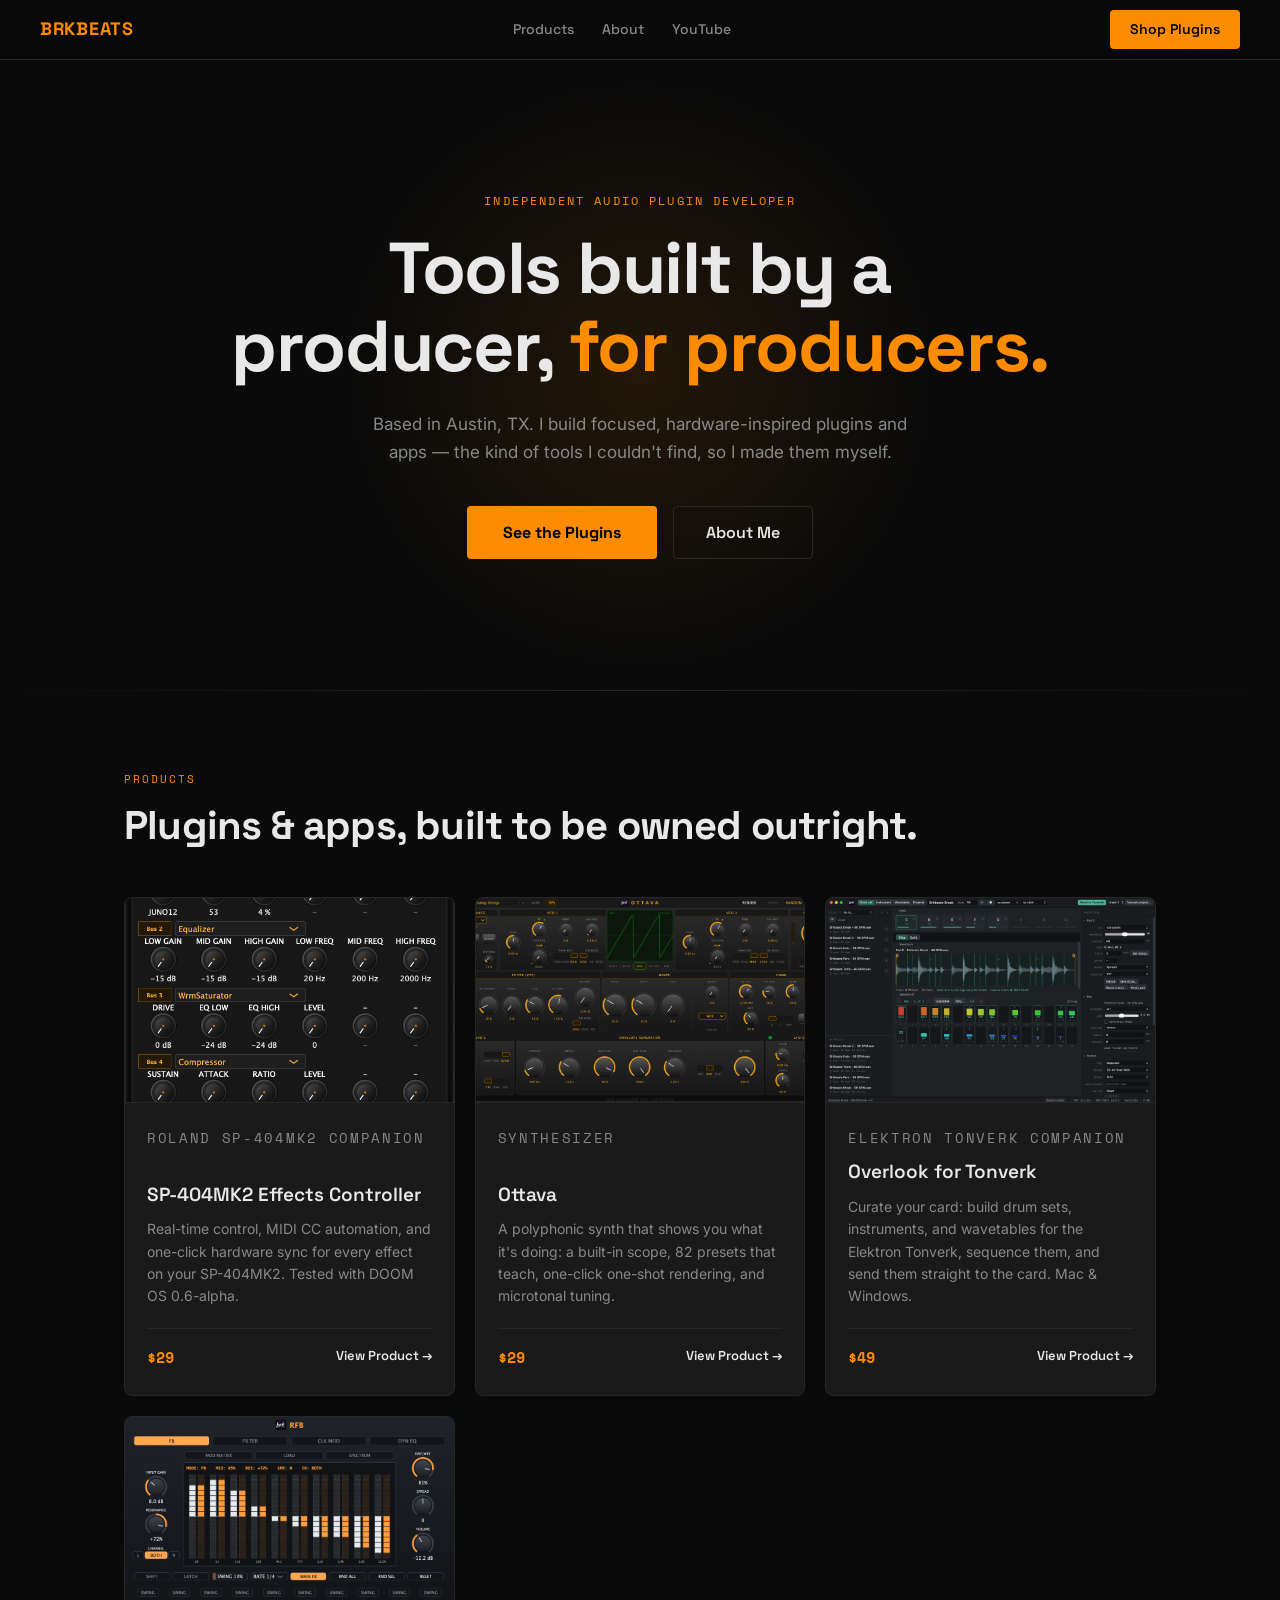
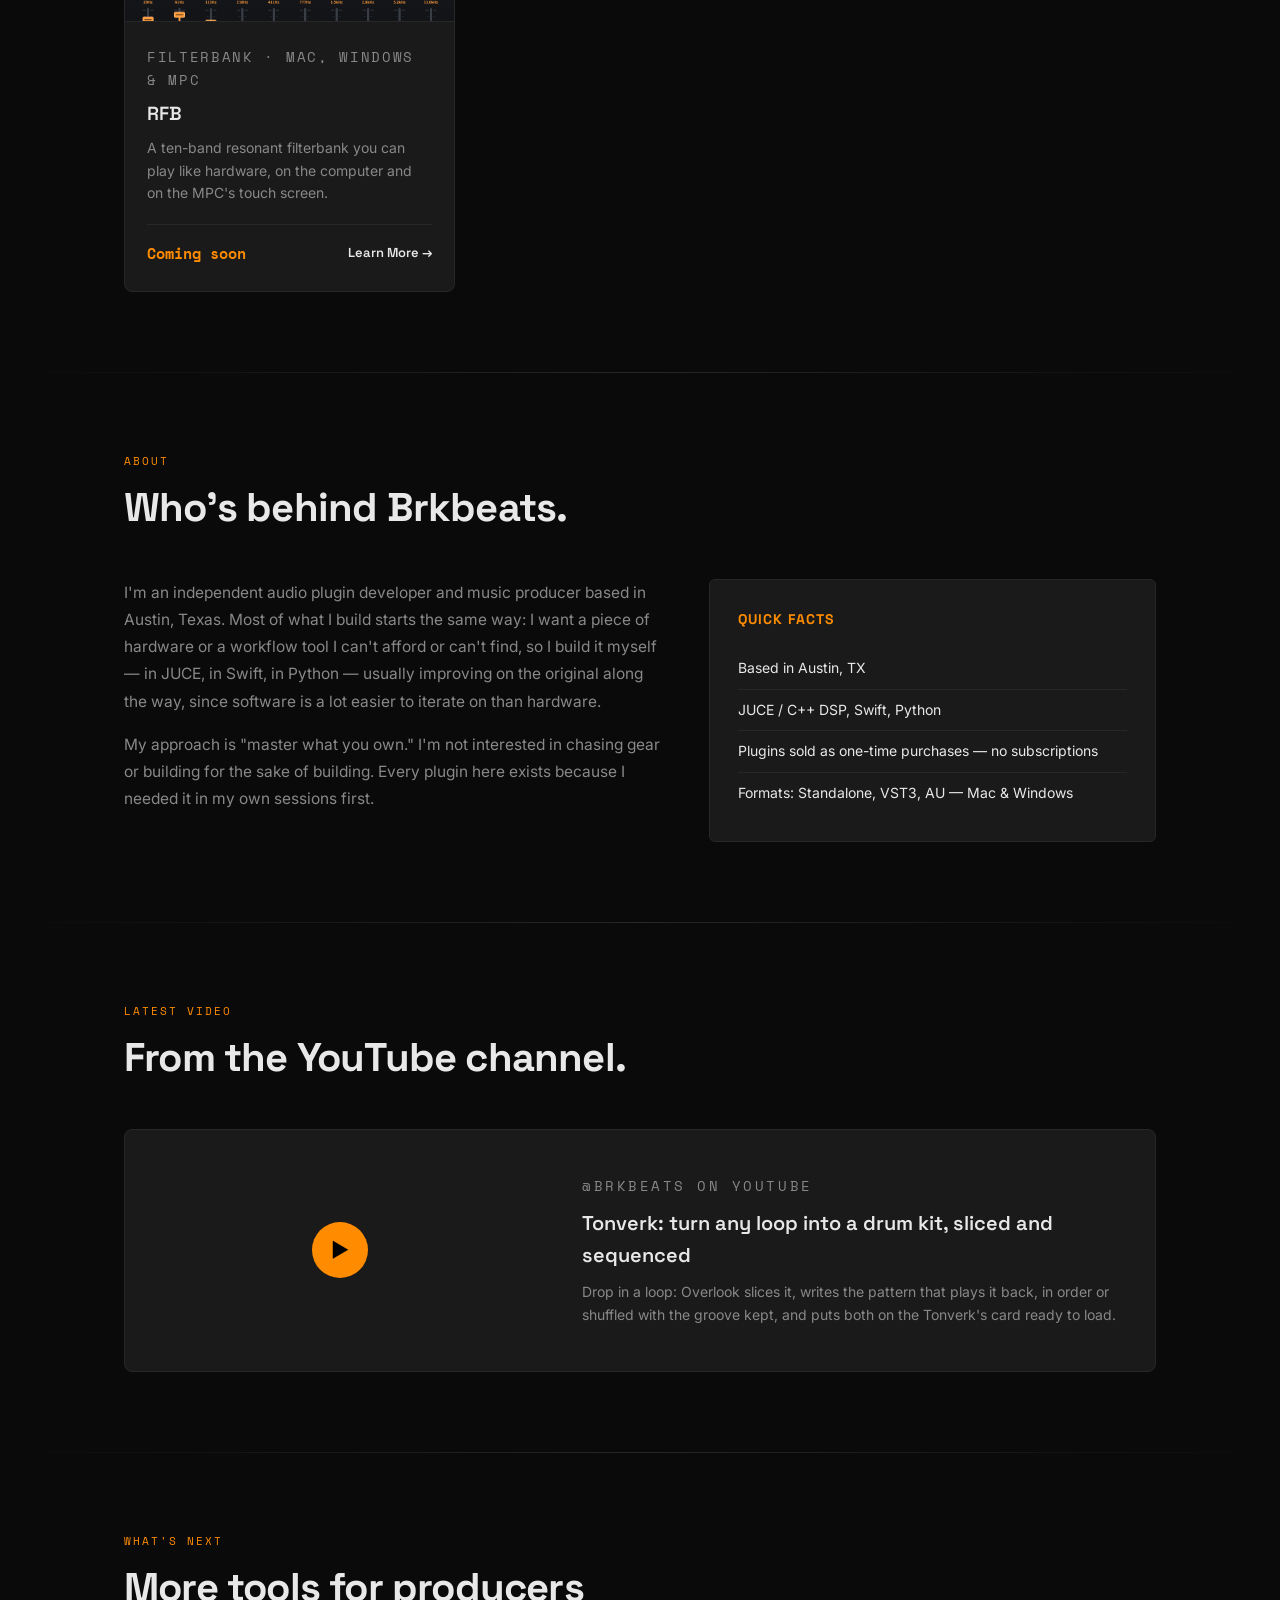
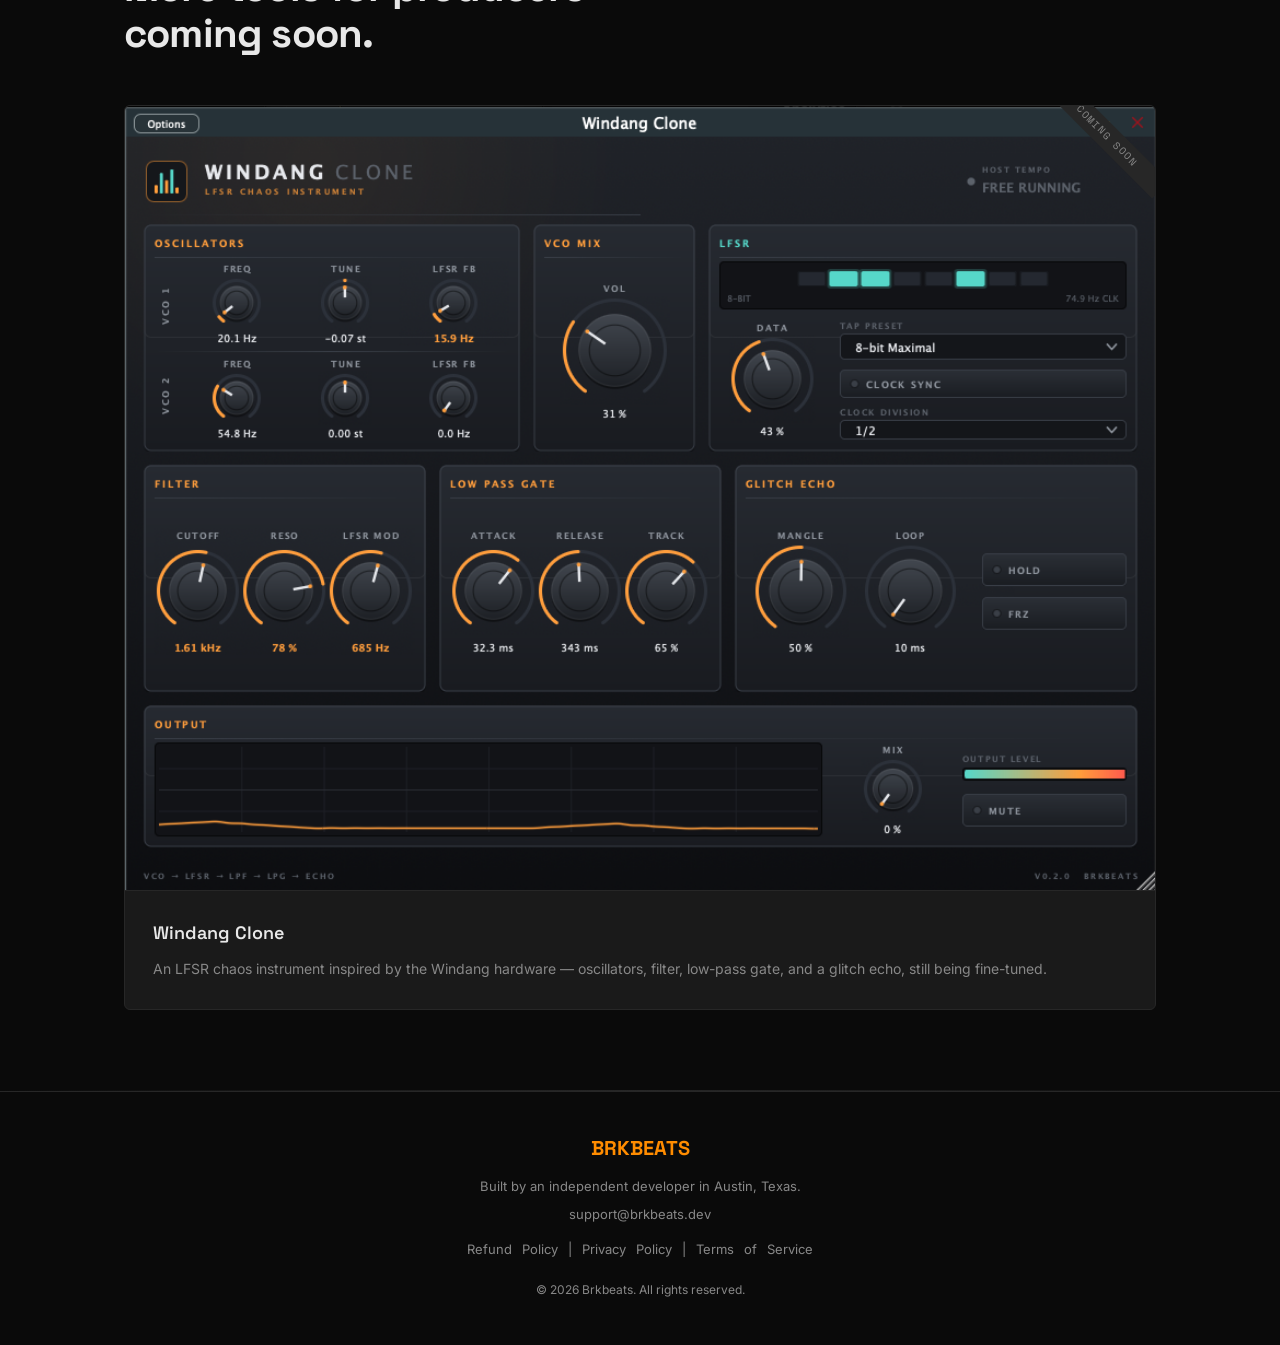
==== commit 29f8578a: "RFB page: renamed from Resonant Filterbank, the MPC version, still launching soon rfb.html replaces " ====
--- a/index.html
+++ b/index.html
@@ -4,7 +4,17 @@
 <meta charset="UTF-8" />
 <meta name="viewport" content="width=device-width, initial-scale=1.0" />
 <title>Brkbeats – Audio Plugins for Producers</title>
-<meta name="description" content="Independent audio plugin developer building focused, hardware-inspired tools for producers: the SP-404MK2 Effects Controller, Ottava synthesizer, and Resonant Filterbank." />
+<meta name="description" content="Independent audio plugin developer building focused, hardware-inspired tools for producers: the SP-404MK2 Effects Controller, Ottava synthesizer, and the RFB filterbank." />
+<meta property="og:type" content="website" />
+<meta property="og:site_name" content="Brkbeats" />
+<meta property="og:title" content="Brkbeats – Tools built by a producer, for producers" />
+<meta property="og:description" content="Independent audio plugin developer building focused, hardware-inspired tools for producers: the SP-404MK2 Effects Controller, Ottava synthesizer, and the RFB filterbank." />
+<meta property="og:url" content="https://www.brkbeats.dev/" />
+<meta property="og:image" content="https://www.brkbeats.dev/assets/og/home.png" />
+<meta property="og:image:width" content="1200" />
+<meta property="og:image:height" content="630" />
+<meta property="og:image:alt" content="brkbeats: tools built by a producer, for producers" />
+<meta name="twitter:card" content="summary_large_image" />
 <link rel="preconnect" href="https://fonts.googleapis.com" />
 <link rel="preconnect" href="https://fonts.gstatic.com" crossorigin />
 <link href="https://fonts.googleapis.com/css2?family=Space+Grotesk:wght@400;500;600;700&family=Inter:wght@400;500&family=Space+Mono&display=swap" rel="stylesheet" />
@@ -91,14 +101,14 @@
 </div>
 </a>
 
-<a class="product-card" href="resonant-filterbank.html">
-<div class="product-thumb">
-<img src="assets/resonant-filterbank.png" alt="Resonant Filterbank interface" style="object-position: top;" />
-</div>
-<div class="product-body">
-<p class="product-eyebrow">Filter / Modulation</p>
-<h3>Resonant Filterbank</h3>
-<p>A multi-band resonant filter instrument with scatter modulation, tempo-synced LFOs, and a built-in spectrum analyzer.</p>
+<a class="product-card" href="rfb.html">
+<div class="product-thumb">
+<img src="assets/rfb.png" alt="RFB filterbank interface" style="object-position: top;" />
+</div>
+<div class="product-body">
+<p class="product-eyebrow">Filterbank · Mac, Windows &amp; MPC</p>
+<h3>RFB</h3>
+<p>A ten-band resonant filterbank you can play like hardware, on the computer and on the MPC's touch screen.</p>
 <div class="product-footer">
 <span class="product-price">Coming soon</span>
 <span class="product-cta">Learn More →</span>
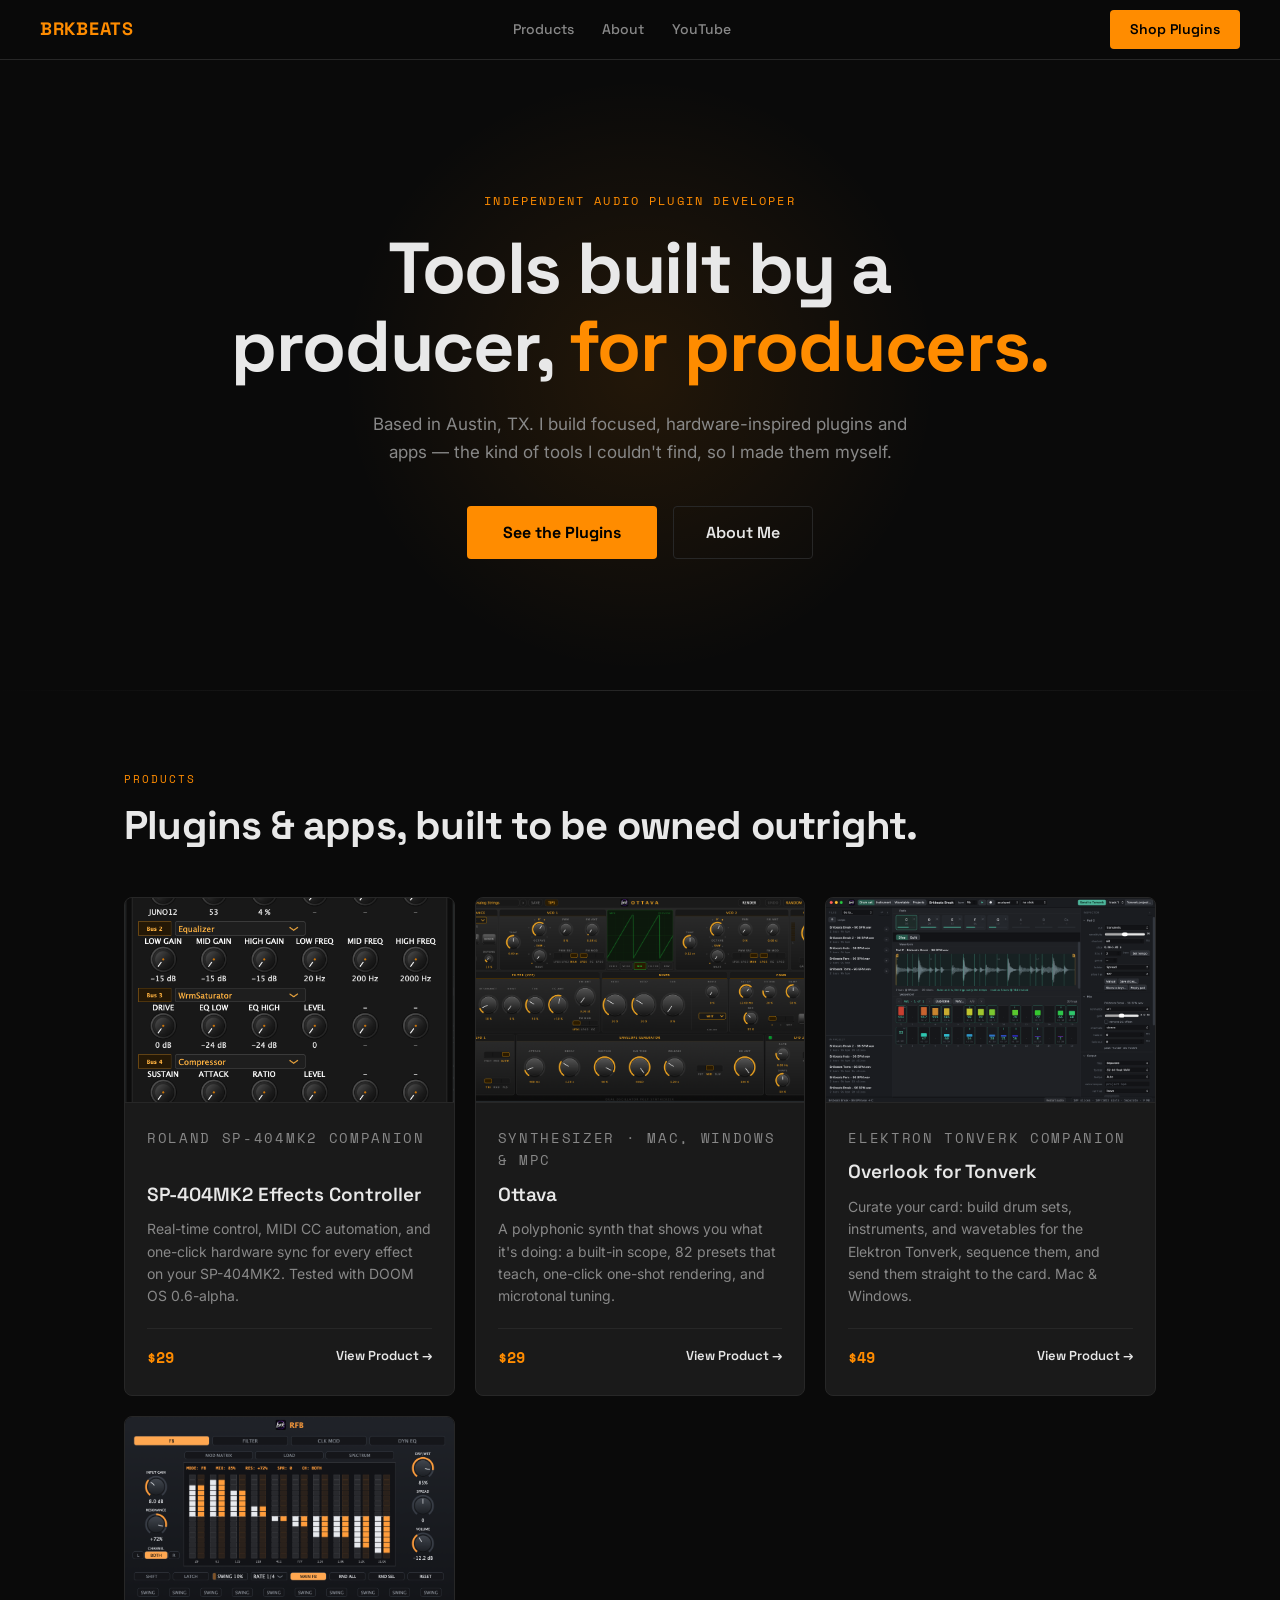
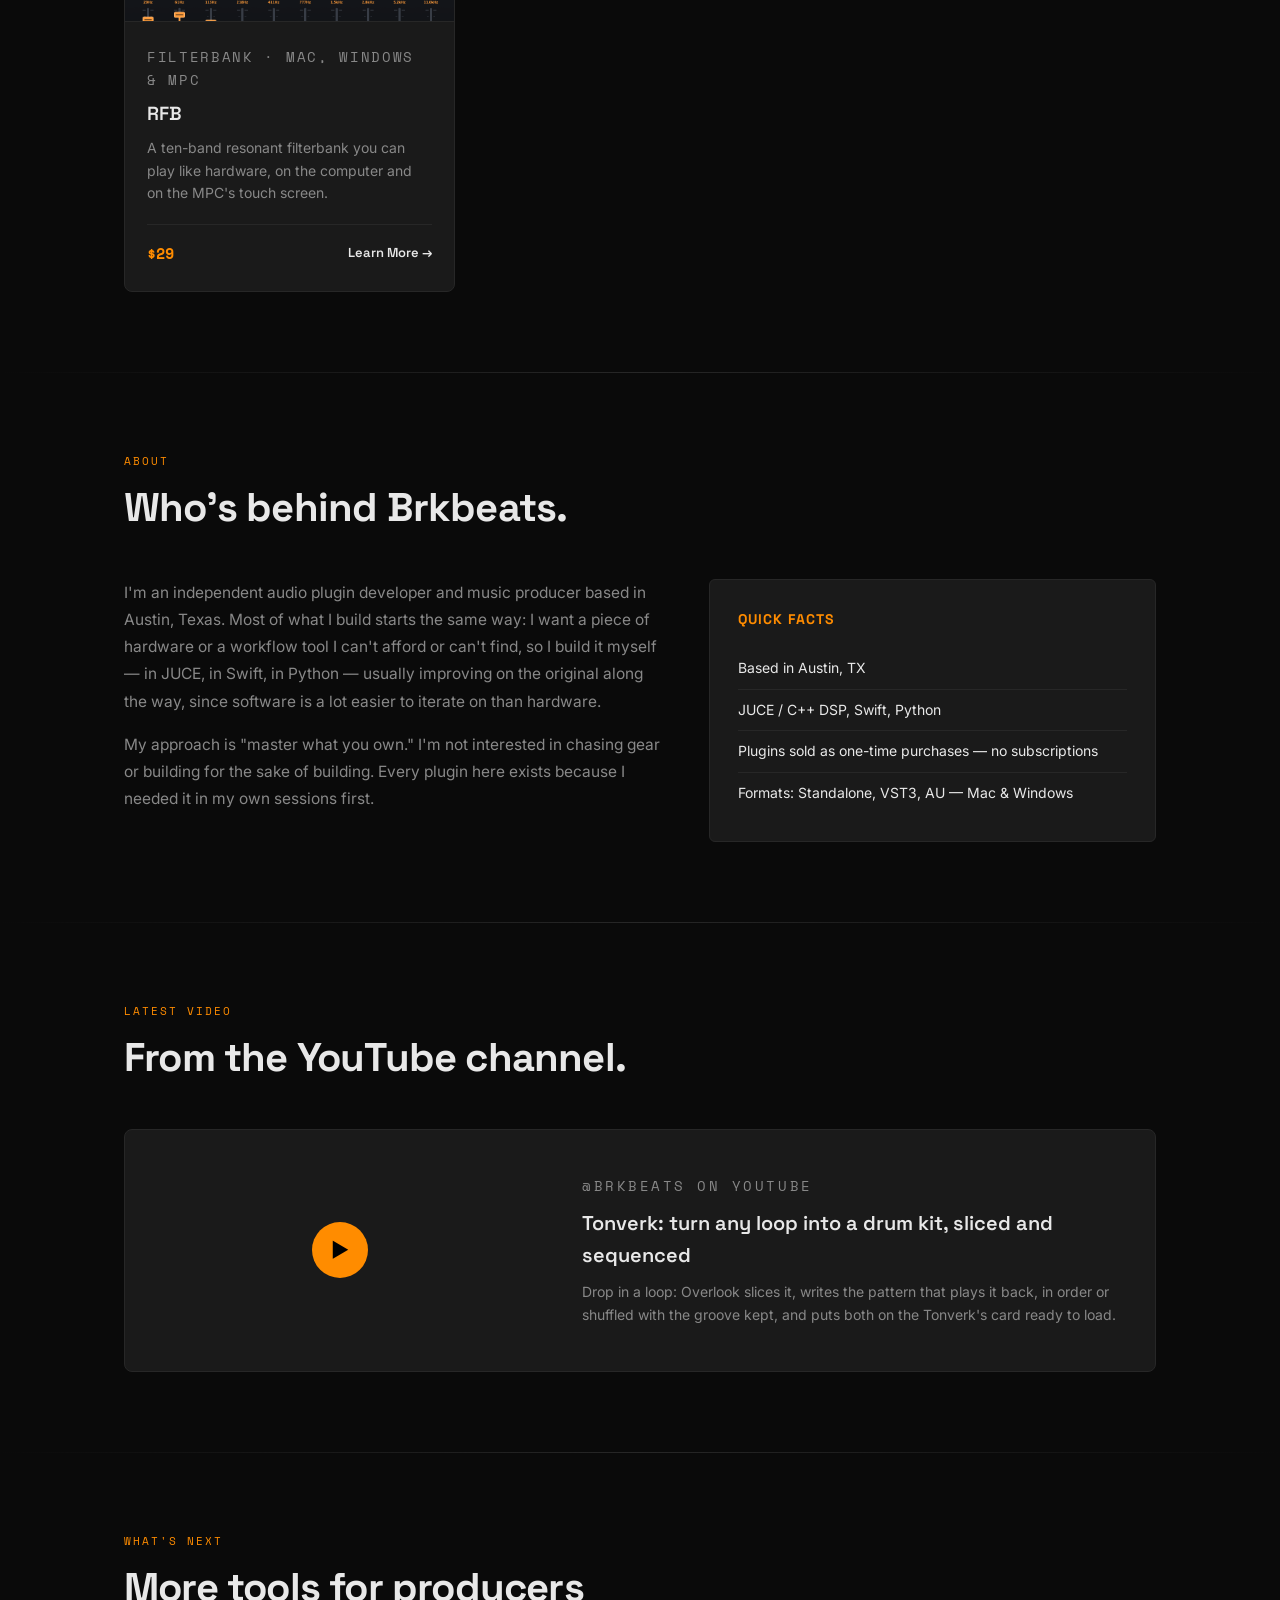
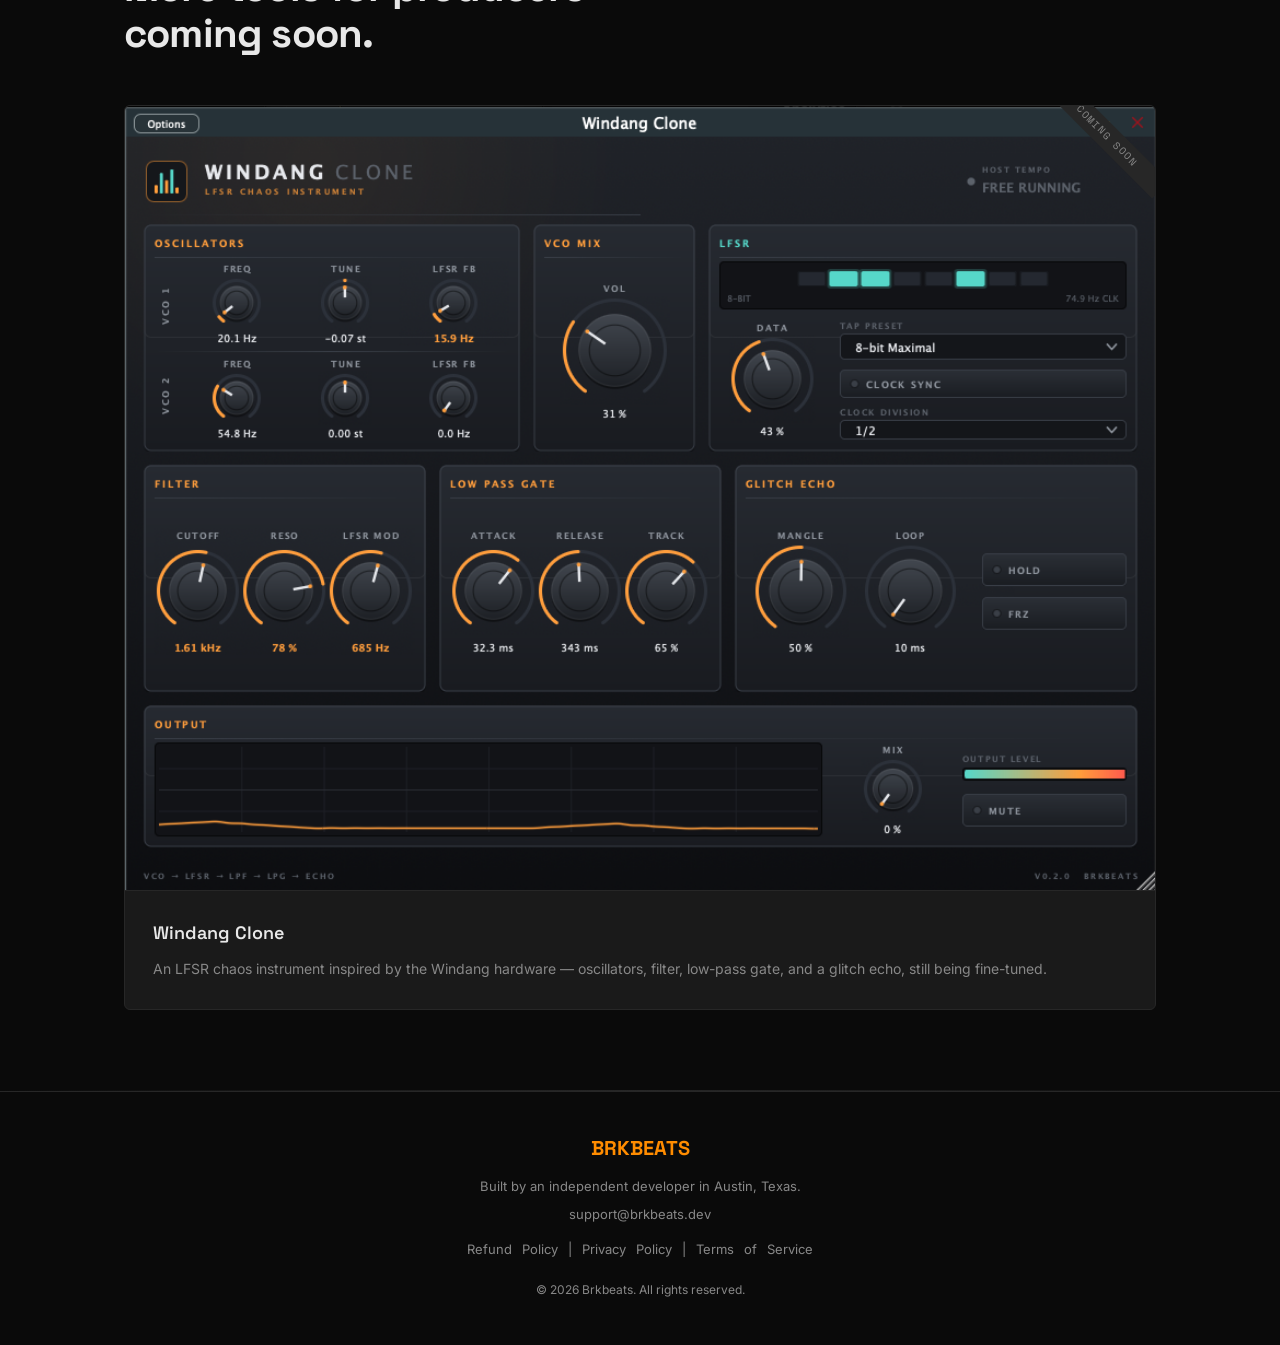
==== commit 2c9f63d0: "RFB on sale; Ottava's MPC version on its page RFB: Buy buttons to Creem (prod_BZBMWVzUufoJpnWC26BjO)" ====
--- a/index.html
+++ b/index.html
@@ -76,7 +76,7 @@
 <img src="assets/ottava.png" alt="Ottava polyphonic synthesizer interface" />
 </div>
 <div class="product-body">
-<p class="product-eyebrow">Synthesizer</p>
+<p class="product-eyebrow">Synthesizer · Mac, Windows &amp; MPC</p>
 <h3>Ottava</h3>
 <p>A polyphonic synth that shows you what it's doing: a built-in scope, 82 presets that teach, one-click one-shot rendering, and microtonal tuning.</p>
 <div class="product-footer">
@@ -110,7 +110,7 @@
 <h3>RFB</h3>
 <p>A ten-band resonant filterbank you can play like hardware, on the computer and on the MPC's touch screen.</p>
 <div class="product-footer">
-<span class="product-price">Coming soon</span>
+<span class="product-price">$29</span>
 <span class="product-cta">Learn More →</span>
 </div>
 </div>
